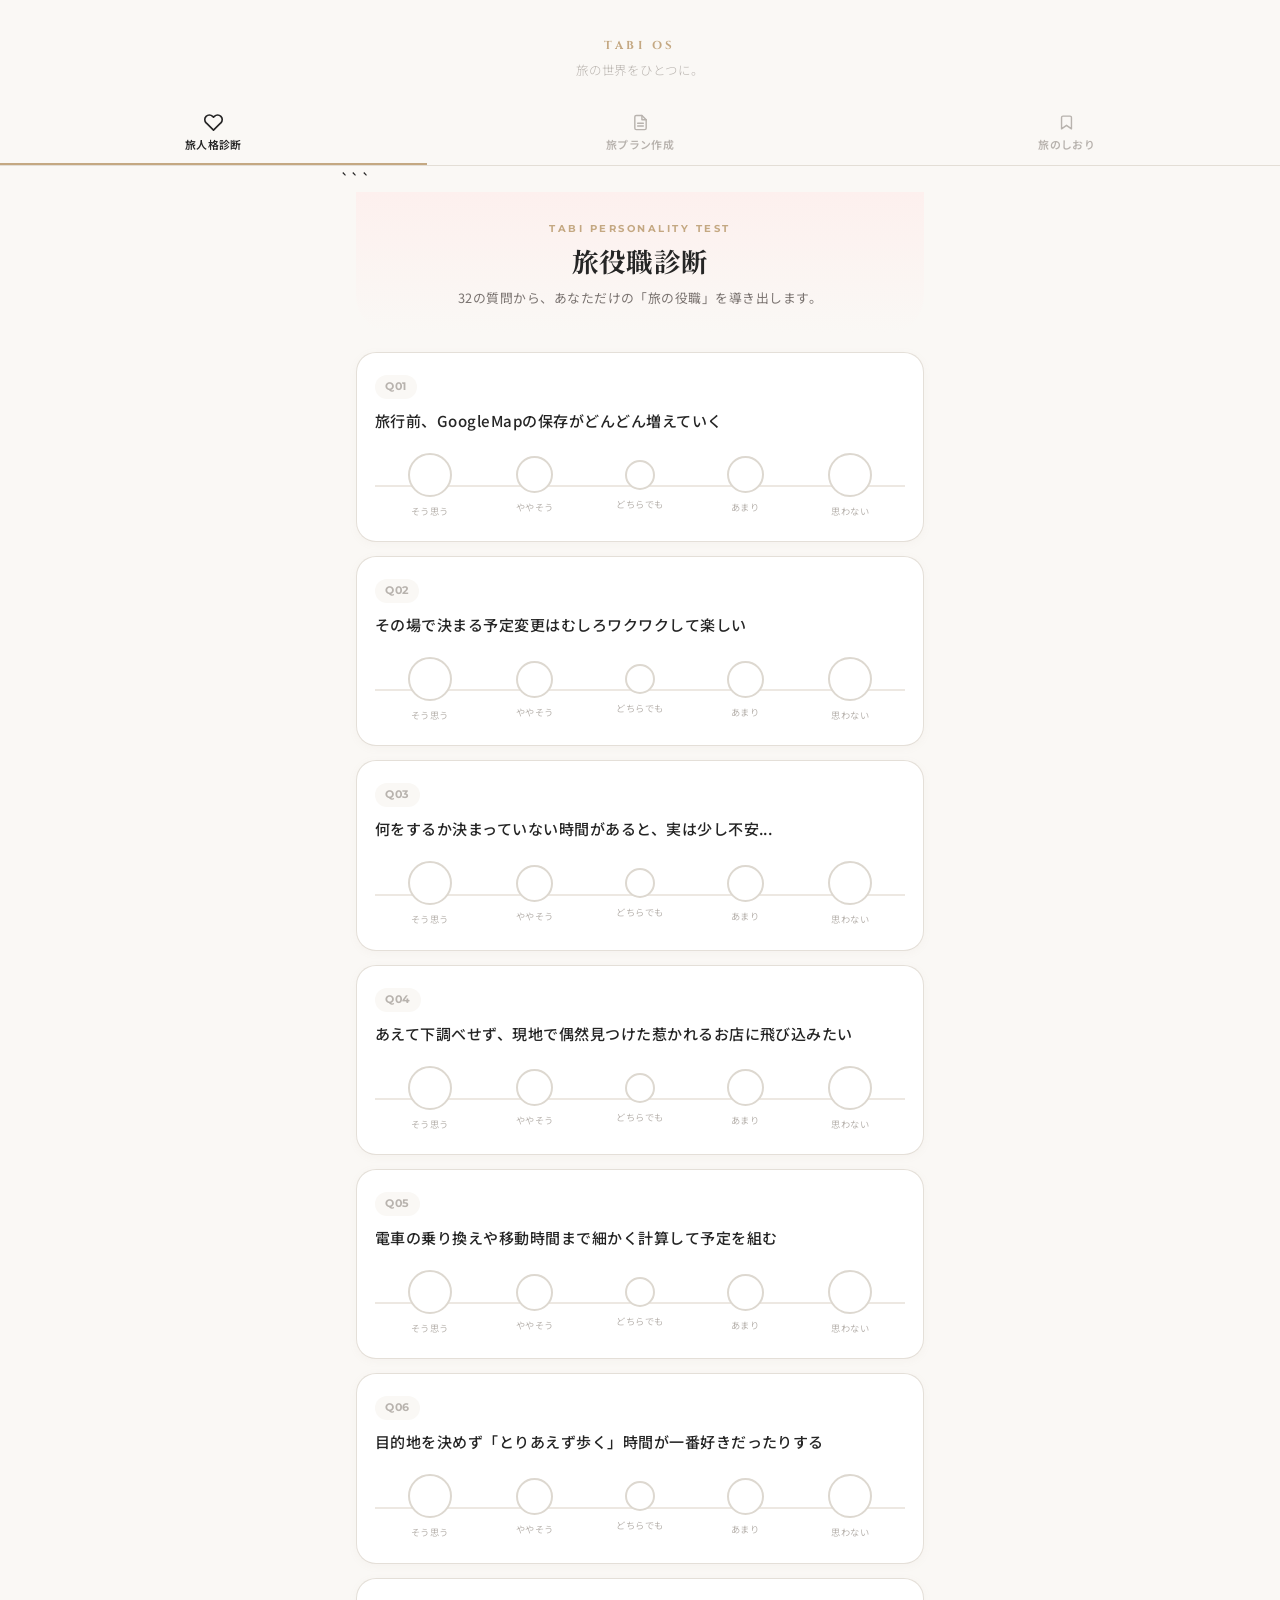
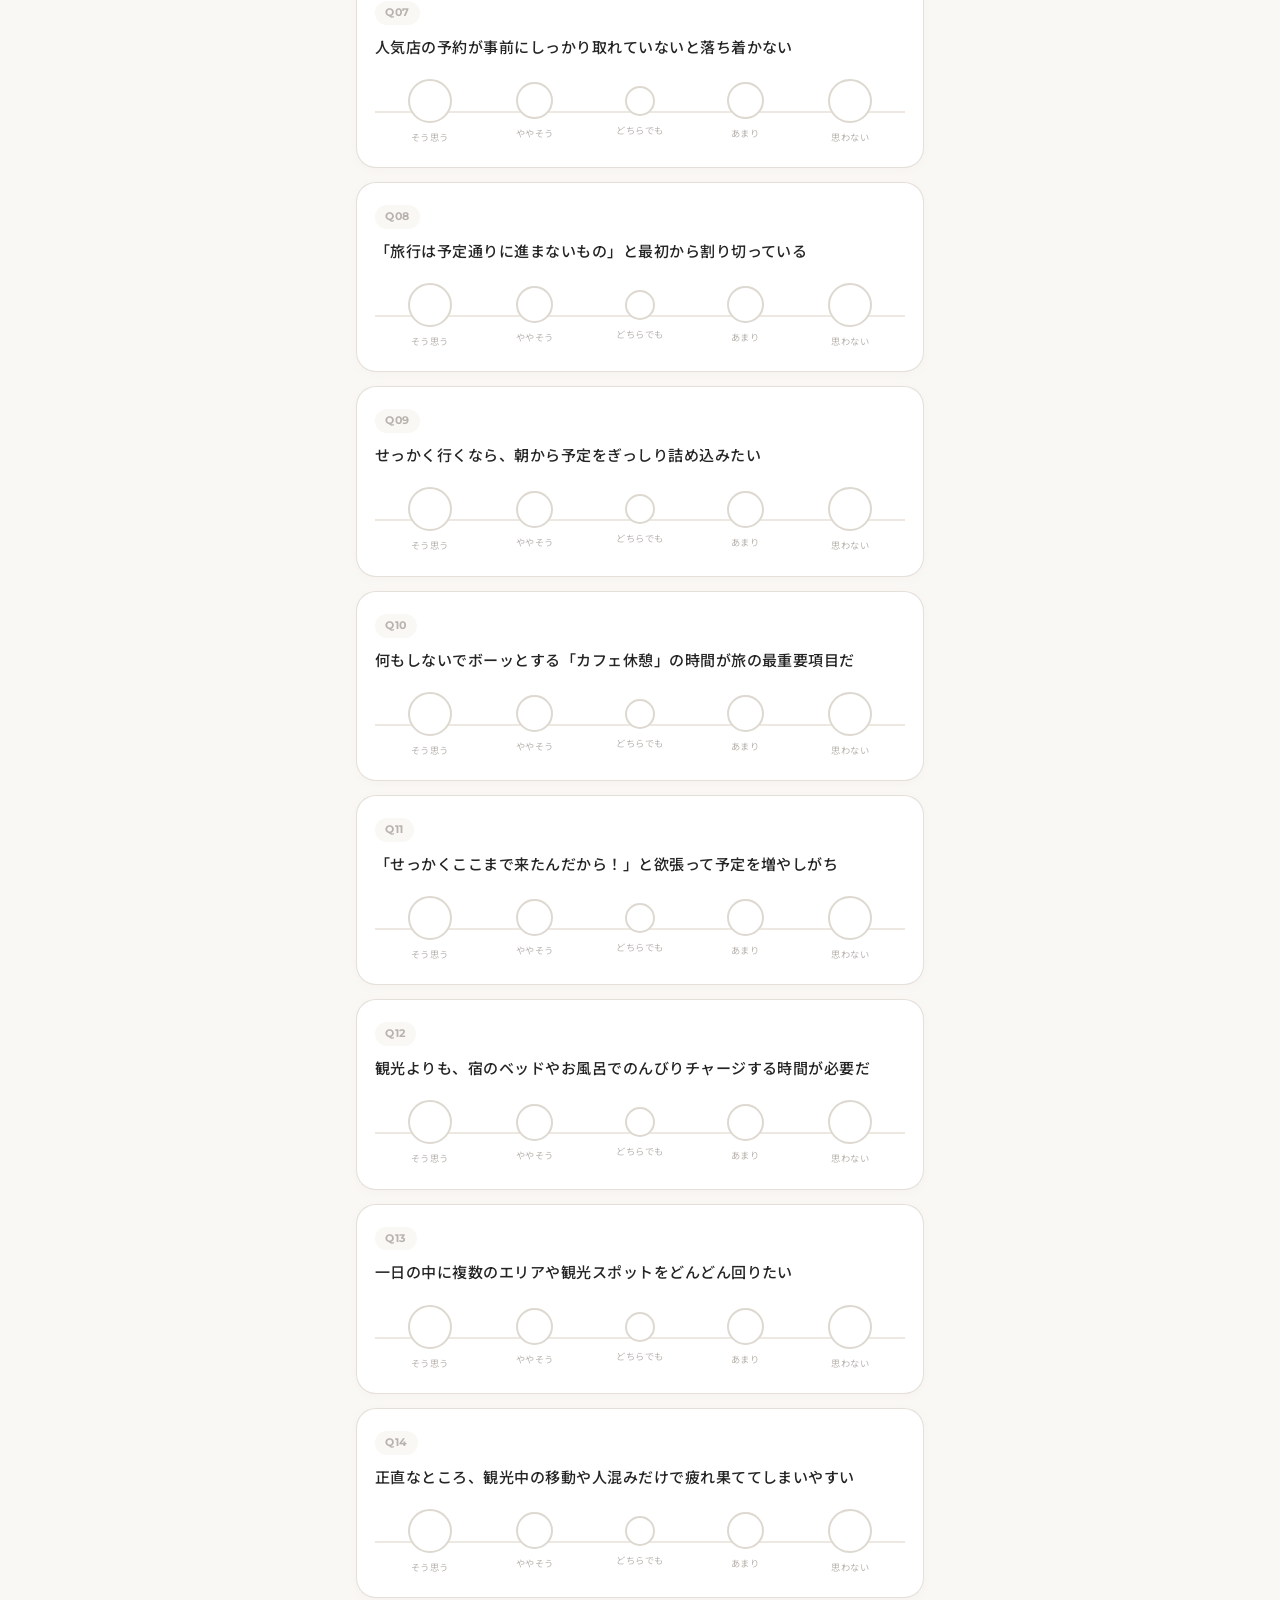
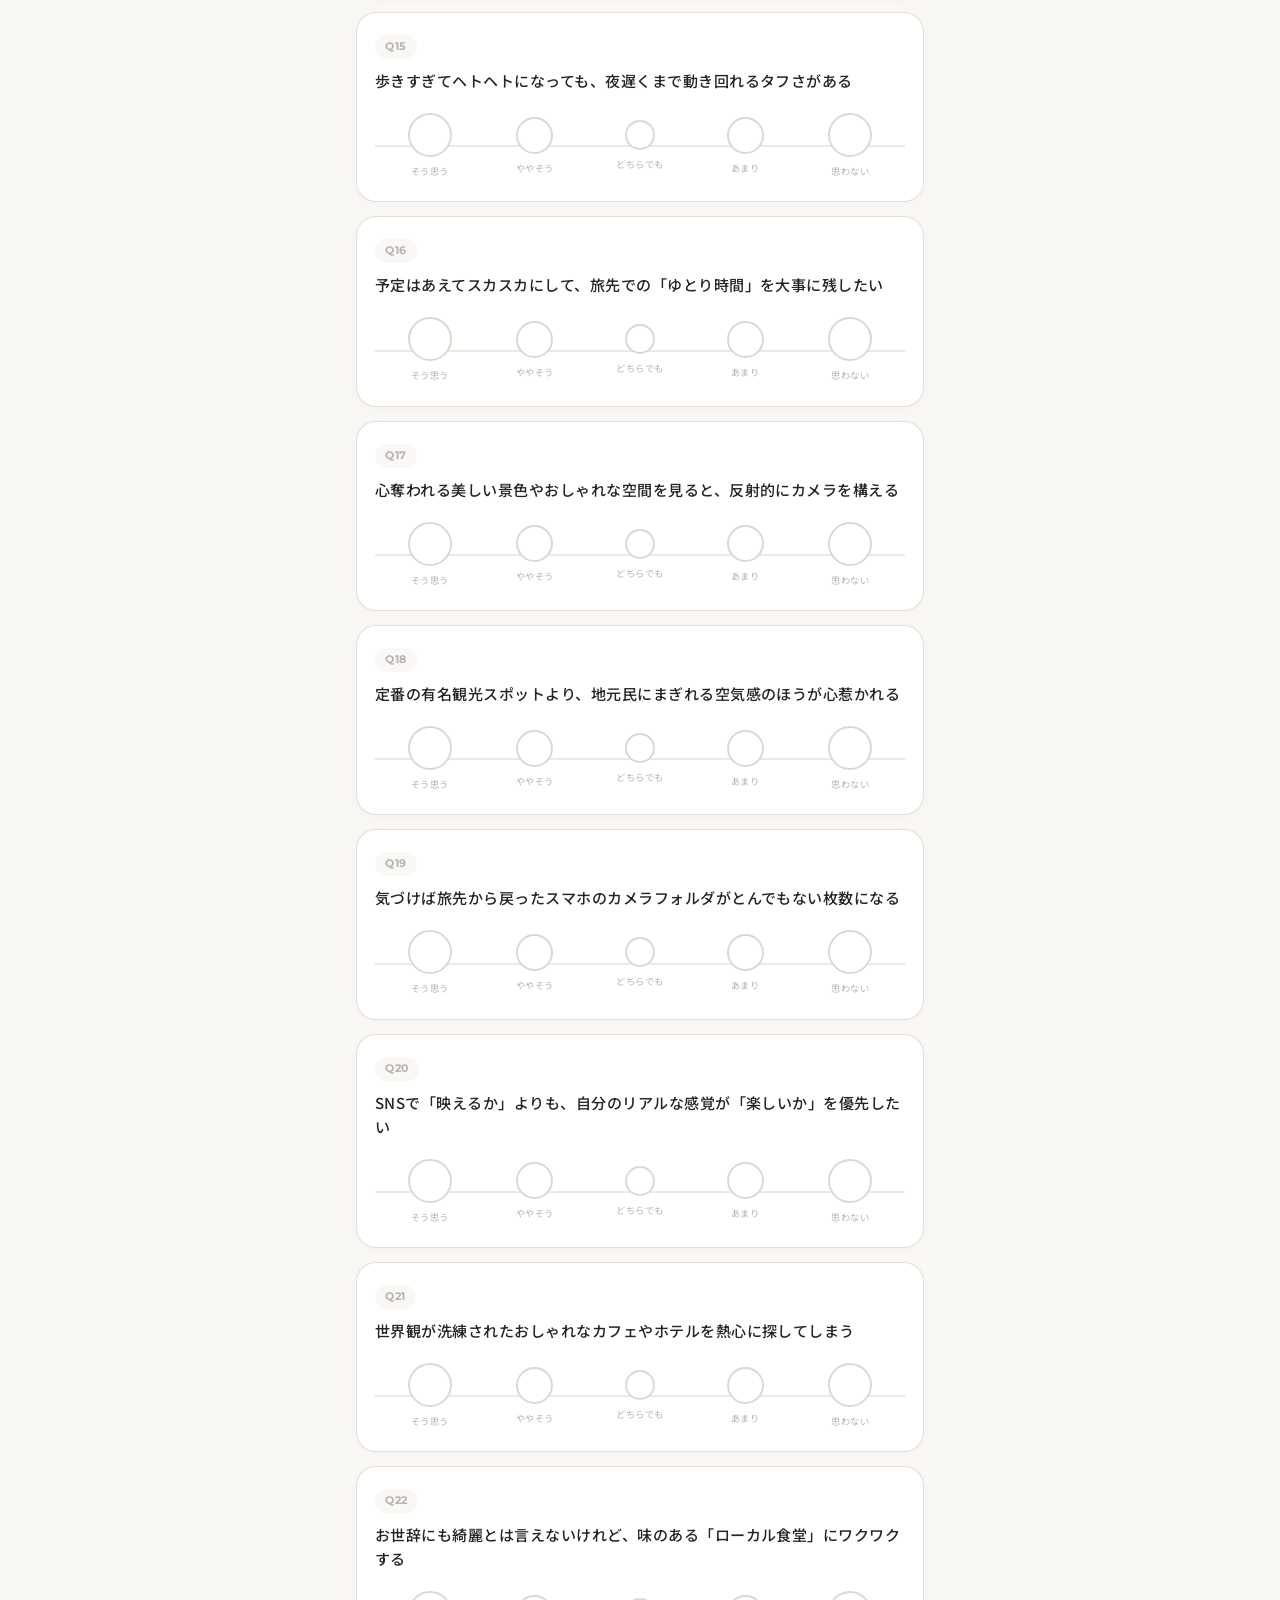
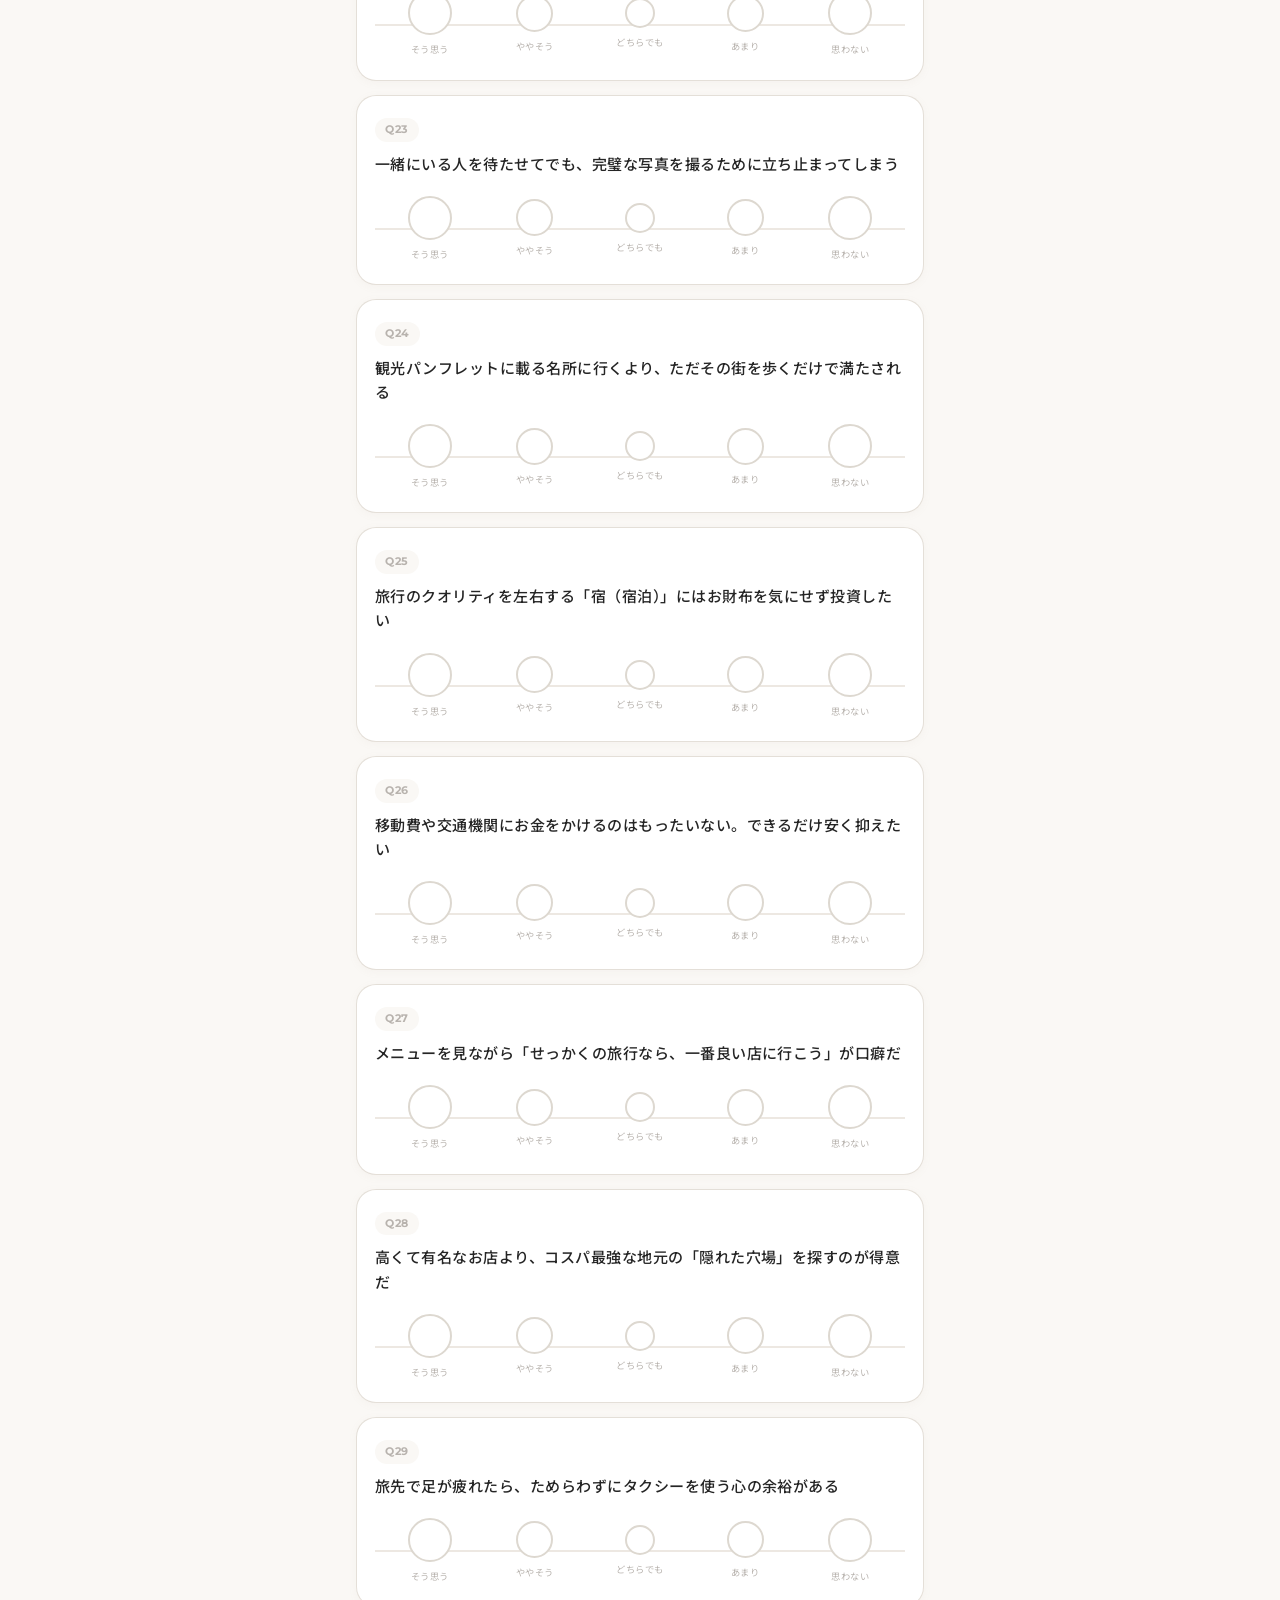
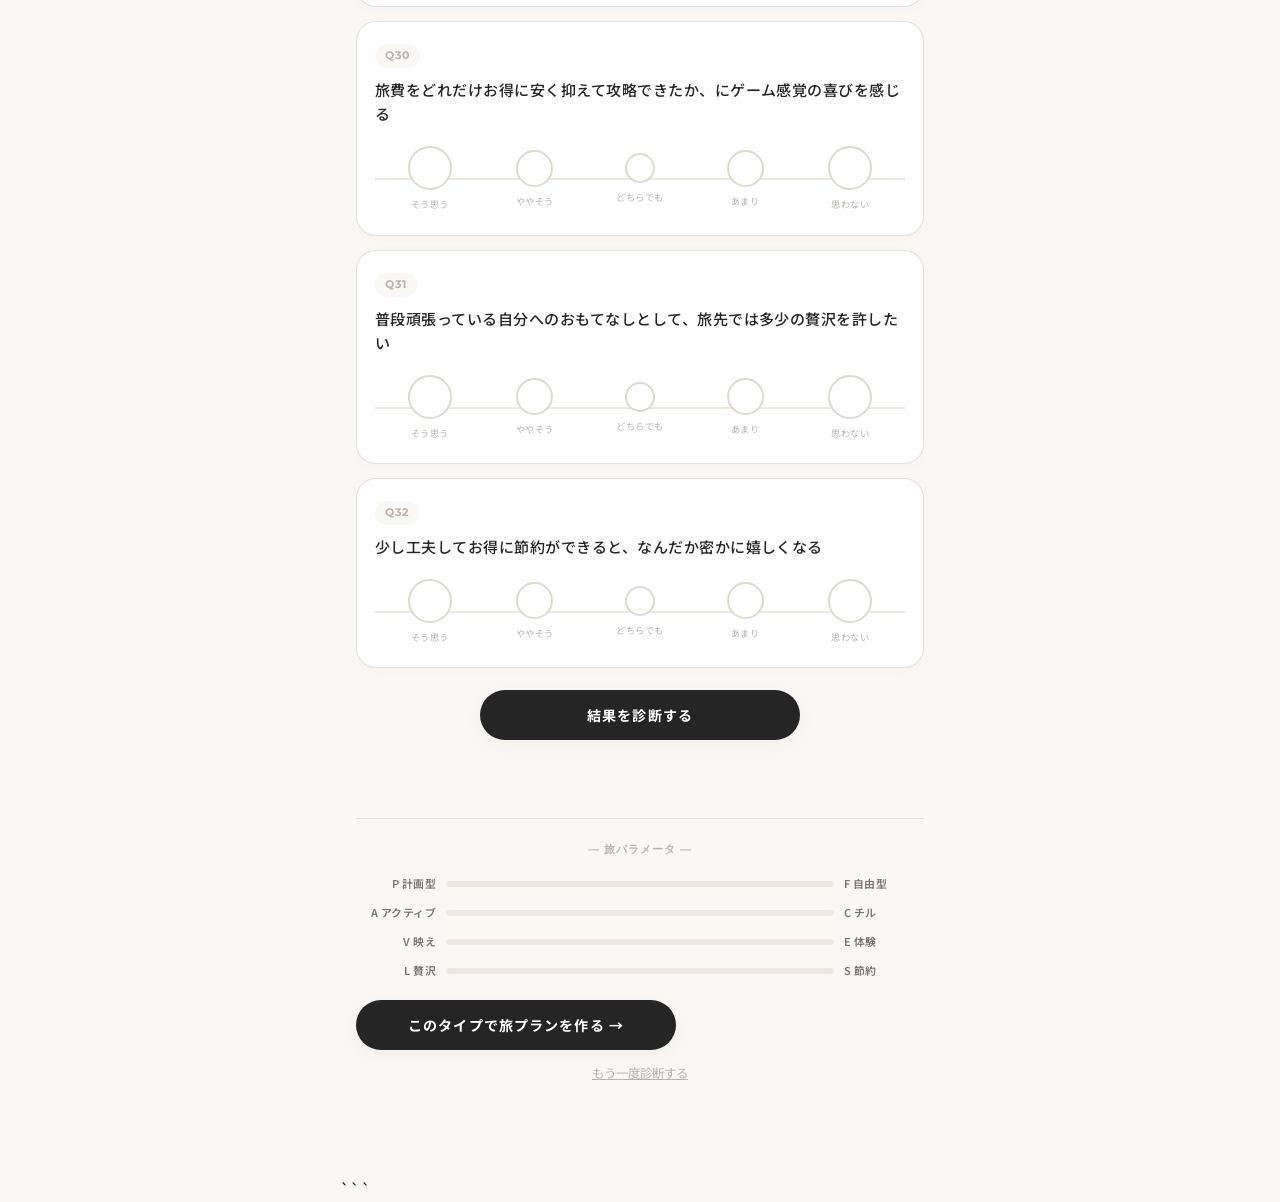
==== index.html @ 4e966201 "Update index.html 診断の画像処理を追加" ====
<!-- ━━ App Header ━━━━━━━━━━━━━━━━━━━━ -->
<header class="app-header">
<span class="header-eyecatch">TABI OS</span>
<p class="header-tagline">旅の世界をひとつに。</p>
</header>

<!DOCTYPE html>
<html lang="ja">
<head>
<meta charset="UTF-8">
<meta name="viewport" content="width=device-width, initial-scale=1.0, user-scalable=no">
<title>Tabi OS — 旅の世界をひとつに。</title>
<link rel="preconnect" href="[https://fonts.googleapis.com](https://fonts.googleapis.com/)">
<link rel="preconnect" href="[https://fonts.gstatic.com](https://fonts.gstatic.com/)" crossorigin>
<link href="https://fonts.googleapis.com/css2?family=Cinzel:wght@600;700&family=Montserrat:wght@400;500;600;700;800&family=Noto+Sans+JP:wght@300;400;500;700&family=Noto+Serif+JP:wght@700&display=swap" rel="stylesheet">
<link rel="stylesheet" href="style.css">
</head>
<body>

<!-- ━━ Tab Navigation (sticky) ━━━━━━━ -->
<nav class="tab-nav" id="tabNav">
<button class="tab-btn active" data-panel="diagnosis">
<svg class="tab-icon" viewBox="0 0 24 24" fill="none" stroke="currentColor" stroke-width="2" stroke-linecap="round" stroke-linejoin="round"><path d="M20.84 4.61a5.5 5.5 0 0 0-7.78 0L12 5.67l-1.06-1.06a5.5 5.5 0 0 0-7.78 7.78l1.06 1.06L12 21.23l7.78-7.78 1.06-1.06a5.5 5.5 0 0 0 0-7.78z"></path></svg>
<span class="tab-label">旅人格診断</span>
</button>
<button class="tab-btn" data-panel="prompt">
<svg class="tab-icon" viewBox="0 0 24 24" fill="none" stroke="currentColor" stroke-width="2" stroke-linecap="round" stroke-linejoin="round"><path d="M14 2H6a2 2 0 0 0-2 2v16a2 2 0 0 0 2 2h12a2 2 0 0 0 2-2V8z"></path><polyline points="14 2 14 8 20 8"></polyline><line x1="16" y1="13" x2="8" y2="13"></line><line x1="16" y1="17" x2="8" y2="17"></line></svg>
<span class="tab-label">旅プラン作成</span>
</button>
<button class="tab-btn" data-panel="shiori">
<svg class="tab-icon" viewBox="0 0 24 24" fill="none" stroke="currentColor" stroke-width="2" stroke-linecap="round" stroke-linejoin="round"><path d="M19 21l-7-5-7 5V5a2 2 0 0 1 2-2h10a2 2 0 0 1 2 2z"></path></svg>
<span class="tab-label">旅のしおり</span>
</button>
</nav>

<!-- ━━ Main Panels ━━━━━━━━━━━━━━━━━━━ -->
<main class="app-main">

```
<!-- ══════════════════════════════════
     PANEL 1: 旅人格診断
     ══════════════════════════════════ -->
<section id="panel-diagnosis" class="app-panel active">
  <div class="panel-inner">

    <div class="panel-hero panel-hero--diagnosis">
      <span class="hero-eyecatch">Tabi Personality Test</span>
      <h2 class="hero-title">旅役職診断</h2>
      <p class="hero-desc">32の質問から、あなただけの「旅の役職」を導き出します。</p>
    </div>

    <form id="quiz-form" novalidate>
      <div id="questions-container" class="questions-wrapper"></div>
      <div id="quiz-error" class="error-toast" style="display:none;"></div>
      <div class="form-actions">
        <button type="submit" class="btn-primary">結果を診断する</button>
      </div>
    </form>

    <!-- 診断結果 -->
    <div id="result-view" class="diagnosis-result" style="display:none;">
  <div class="result-img-wrap">
    <img id="result-img" class="result-img" src="" alt="旅役職イラスト">
    <div id="result-img-fallback" class="result-img-fallback">
      <span class="fallback-icon">✦</span>
      <p>旅のおもいで準備中</p>
    </div>
  </div>
  </div>
      <span id="result-code" class="result-code"></span>
      <h2 id="result-name" class="result-name"></h2>
      <p id="result-tagline" class="result-tagline"></p>
      <div class="result-desc-card">
        <p id="result-desc"></p>
      </div>
      <div class="axis-chart">
        <h4 class="axis-chart-title">— 旅パラメータ —</h4>
        <div class="axis-row">
          <span class="axis-l">P 計画型</span>
          <div class="axis-track"><div id="bar-PF" class="axis-bar"></div></div>
          <span class="axis-r">F 自由型</span>
        </div>
        <div class="axis-row">
          <span class="axis-l">A アクティブ</span>
          <div class="axis-track"><div id="bar-AC" class="axis-bar"></div></div>
          <span class="axis-r">C チル</span>
        </div>
        <div class="axis-row">
          <span class="axis-l">V 映え</span>
          <div class="axis-track"><div id="bar-VE" class="axis-bar"></div></div>
          <span class="axis-r">E 体験</span>
        </div>
        <div class="axis-row">
          <span class="axis-l">L 贅沢</span>
          <div class="axis-track"><div id="bar-LS" class="axis-bar"></div></div>
          <span class="axis-r">S 節約</span>
        </div>
      </div>
      <button id="btn-to-prompt" class="btn-primary mt-20">このタイプで旅プランを作る →</button>
      <button id="btn-reset-quiz" class="btn-ghost">もう一度診断する</button>
    </div>

  </div>
</section>

<!-- ══════════════════════════════════
     PANEL 2: 旅プラン作成
     ══════════════════════════════════ -->
<section id="panel-prompt" class="app-panel">
  <div class="panel-inner">

    <div class="panel-hero panel-hero--prompt">
      <span class="hero-eyecatch">Trip Plan Generator</span>
      <h2 class="hero-title">旅プラン作成</h2>
      <p class="hero-desc">条件を入力してChatGPT用プロンプトを生成します。</p>
    </div>

    <form id="prompt-form" novalidate>

      <!-- 01 旅のキャスト -->
      <div class="form-section">
        <h3 class="section-heading"><span class="section-num">01</span>旅のキャスト</h3>

        <div class="form-group">
          <label class="form-label">あなたの旅役職 <span class="req">*</span></label>
          <select id="my-personality" class="form-select" required>
            <option value="" disabled selected>選択してください</option>
            <option value="旅演出家">旅演出家 (PAVL)</option>
            <option value="景色収集家">景色収集家 (PAVS)</option>
            <option value="感性探訪家">感性探訪家 (PAEL)</option>
            <option value="路地開拓士">路地開拓士 (PAES)</option>
            <option value="余白貴族">余白貴族 (PCVL)</option>
            <option value="カフェ漂流家">カフェ漂流家 (PCVS)</option>
            <option value="癒し滞在家">癒し滞在家 (PCEL)</option>
            <option value="静かな放浪家">静かな放浪家 (PCES)</option>
            <option value="夜更かし演出家">夜更かし演出家 (FAVL)</option>
            <option value="映え放浪家">映え放浪家 (FAVS)</option>
            <option value="自由探検家">自由探検家 (FAEL)</option>
            <option value="気まぐれ開拓士">気まぐれ開拓士 (FAES)</option>
            <option value="月夜の漂流家">月夜の漂流家 (FCVL)</option>
            <option value="余白収集家">余白収集家 (FCVS)</option>
            <option value="空気感旅行家">空気感旅行家 (FCEL)</option>
            <option value="風まかせ人">風まかせ人 (FCES)</option>
          </select>
        </div>

        <div class="form-group">
          <label class="form-label">誰と行く？ <span class="req">*</span></label>
          <div class="chips">
            <input type="radio" id="c-solo" name="companion" value="一人旅" class="chip-r" checked>
            <label for="c-solo" class="chip">一人旅</label>
            <input type="radio" id="c-lover" name="companion" value="恋人" class="chip-r">
            <label for="c-lover" class="chip">恋人</label>
            <input type="radio" id="c-friends" name="companion" value="友達" class="chip-r">
            <label for="c-friends" class="chip">友達</label>
            <input type="radio" id="c-family" name="companion" value="家族" class="chip-r">
            <label for="c-family" class="chip">家族</label>
            <input type="radio" id="c-couple" name="companion" value="夫婦" class="chip-r">
            <label for="c-couple" class="chip">夫婦</label>
          </div>
        </div>

        <div id="partner-wrap" class="form-group" style="display:none;">
          <label class="form-label">同行者の旅役職 <span class="opt">任意</span></label>
          <select id="partner-personality" class="form-select">
            <option value="">わからない / 指定なし</option>
            <option value="旅演出家">旅演出家 (PAVL)</option>
            <option value="景色収集家">景色収集家 (PAVS)</option>
            <option value="感性探訪家">感性探訪家 (PAEL)</option>
            <option value="路地開拓士">路地開拓士 (PAES)</option>
            <option value="余白貴族">余白貴族 (PCVL)</option>
            <option value="カフェ漂流家">カフェ漂流家 (PCVS)</option>
            <option value="癒し滞在家">癒し滞在家 (PCEL)</option>
            <option value="静かな放浪家">静かな放浪家 (PCES)</option>
            <option value="夜更かし演出家">夜更かし演出家 (FAVL)</option>
            <option value="映え放浪家">映え放浪家 (FAVS)</option>
            <option value="自由探検家">自由探検家 (FAEL)</option>
            <option value="気まぐれ開拓士">気まぐれ開拓士 (FAES)</option>
            <option value="月夜の漂流家">月夜の漂流家 (FCVL)</option>
            <option value="余白収集家">余白収集家 (FCVS)</option>
            <option value="空気感旅行家">空気感旅行家 (FCEL)</option>
            <option value="風まかせ人">風まかせ人 (FCES)</option>
          </select>
        </div>
      </div>

      <!-- 02 旅の輪郭 -->
      <div class="form-section">
        <h3 class="section-heading"><span class="section-num">02</span>旅の輪郭</h3>

        <div class="form-group">
          <label class="form-label" for="destination">行き先 <span class="req">*</span></label>
          <input type="text" id="destination" class="form-input" placeholder="例: 京都、宮古島、韓国ソウル" required>
        </div>

        <div class="form-row">
          <div class="form-group">
            <label class="form-label" for="arrival-dt">到着日時 <span class="req">*</span></label>
            <input type="datetime-local" id="arrival-dt" class="form-input" required>
          </div>
          <div class="form-group">
            <label class="form-label" for="departure-dt">出発日時 <span class="req">*</span></label>
            <input type="datetime-local" id="departure-dt" class="form-input" required>
          </div>
        </div>

        <div class="form-row">
          <div class="form-group">
            <label class="form-label" for="duration">日程 <span class="req">*</span></label>
            <select id="duration" class="form-select" required>
              <option value="" disabled selected>選択</option>
              <option value="日帰り">日帰り</option>
              <option value="1泊2日">1泊2日</option>
              <option value="2泊3日">2泊3日</option>
              <option value="3泊4日">3泊4日</option>
              <option value="4泊以上">4泊以上</option>
            </select>
          </div>
          <div class="form-group">
            <label class="form-label" for="members">人数 <span class="req">*</span></label>
            <input type="number" id="members" class="form-input" min="1" value="1" required>
          </div>
        </div>

        <div class="form-row">
          <div class="form-group">
            <label class="form-label" for="budget">予算（1人） <span class="req">*</span></label>
            <select id="budget" class="form-select" required>
              <option value="" disabled selected>選択</option>
              <option value="3万円以下">3万円以下</option>
              <option value="5万円程度">5万円程度</option>
              <option value="10万円程度">10万円程度</option>
              <option value="15万円以上">15万円以上</option>
            </select>
          </div>
          <div class="form-group">
            <label class="form-label" for="transport">移動手段 <span class="req">*</span></label>
            <select id="transport" class="form-select" required>
              <option value="" disabled selected>選択</option>
              <option value="車・レンタカー">車・レンタカー</option>
              <option value="新幹線">新幹線</option>
              <option value="飛行機">飛行機</option>
              <option value="電車・バス等の公共交通機関">公共交通機関</option>
              <option value="徒歩中心">徒歩中心</option>
              <option value="現地で決める">現地で決める</option>
            </select>
          </div>
        </div>
      </div>

      <!-- 03 コンディション -->
      <div class="form-section">
        <h3 class="section-heading"><span class="section-num">03</span>旅のコンディション</h3>

        <div class="form-group">
          <label class="form-label">旅のテーマ <span class="opt">複数可</span></label>
          <div class="chips">
            <input type="checkbox" id="th-heal" value="癒されたい" class="chip-c">
            <label for="th-heal" class="chip">癒されたい</label>
            <input type="checkbox" id="th-fun" value="はしゃぎたい" class="chip-c">
            <label for="th-fun" class="chip">はしゃぎたい</label>
            <input type="checkbox" id="th-eat" value="食べまくりたい" class="chip-c">
            <label for="th-eat" class="chip">食べまくりたい</label>
            <input type="checkbox" id="th-photo" value="写真を撮りたい" class="chip-c">
            <label for="th-photo" class="chip">写真を撮りたい</label>
            <input type="checkbox" id="th-nature" value="自然に逃げたい" class="chip-c">
            <label for="th-nature" class="chip">自然に逃げたい</label>
            <input type="checkbox" id="th-luxury" value="贅沢したい" class="chip-c">
            <label for="th-luxury" class="chip">贅沢したい</label>
            <input type="checkbox" id="th-special" value="非日常を味わいたい" class="chip-c">
            <label for="th-special" class="chip">非日常を味わいたい</label>
          </div>
        </div>

        <div class="form-group">
          <label class="form-label">体力ペース <span class="req">*</span></label>
          <div class="chips">
            <input type="radio" id="ft-full" name="fatigue" value="朝から夜までアクティブに動ける" class="chip-r" checked>
            <label for="ft-full" class="chip">朝から夜まで動ける</label>
            <input type="radio" id="ft-rest" name="fatigue" value="お昼すぎにカフェ休憩が欲しい" class="chip-r">
            <label for="ft-rest" class="chip">昼に休憩欲しい</label>
            <input type="radio" id="ft-few" name="fatigue" value="1日2〜3箇所をのんびり" class="chip-r">
            <label for="ft-few" class="chip">2〜3箇所で十分</label>
            <input type="radio" id="ft-tired" name="fatigue" value="移動が長いとすぐ疲れる" class="chip-r">
            <label for="ft-tired" class="chip">移動で疲れる</label>
          </div>
        </div>
      </div>

      <!-- 04 こだわりとタブー -->
      <div class="form-section">
        <h3 class="section-heading"><span class="section-num">04</span>こだわりとタブー</h3>

        <div class="form-group">
          <label class="form-label">ごはんの優先事項 <span class="req">*</span></label>
          <div class="chips">
            <input type="radio" id="eat-q" name="eat" value="行列があっても名店に行きたい" class="chip-r" checked>
            <label for="eat-q" class="chip">行列店でも行く</label>
            <input type="radio" id="eat-m" name="eat" value="雰囲気や空間を大切にしたい" class="chip-r">
            <label for="eat-m" class="chip">雰囲気重視</label>
            <input type="radio" id="eat-c" name="eat" value="コスパ重視で美味しい店" class="chip-r">
            <label for="eat-c" class="chip">コスパ重視</label>
            <input type="radio" id="eat-l" name="eat" value="地元の人が愛するローカル店" class="chip-r">
            <label for="eat-l" class="chip">ローカル重視</label>
          </div>
        </div>

        <div class="form-group">
          <label class="form-label">写真・スマホの距離感 <span class="req">*</span></label>
          <div class="chips">
            <input type="radio" id="ph-hv" name="photo" value="最高の1枚のために時間をかけたい" class="chip-r" checked>
            <label for="ph-hv" class="chip">かなり撮りたい</label>
            <input type="radio" id="ph-lt" name="photo" value="思い出用に数枚あれば十分" class="chip-r">
            <label for="ph-lt" class="chip">数枚でOK</label>
            <input type="radio" id="ph-ex" name="photo" value="体験優先でスマホはサブ" class="chip-r">
            <label for="ph-ex" class="chip">体験優先</label>
            <input type="radio" id="ph-dt" name="photo" value="デジタルデトックスしたい" class="chip-r">
            <label for="ph-dt" class="chip">スマホ最小限</label>
          </div>
        </div>

        <div class="form-group">
          <label class="form-label">避けたいこと <span class="opt">複数可</span></label>
          <div class="chips">
            <input type="checkbox" id="av-q" value="行列" class="chip-c">
            <label for="av-q" class="chip">行列</label>
            <input type="checkbox" id="av-cr" value="激しい混雑・人混み" class="chip-c">
            <label for="av-cr" class="chip">人混み</label>
            <input type="checkbox" id="av-er" value="早起き" class="chip-c">
            <label for="av-er" class="chip">早起き</label>
            <input type="checkbox" id="av-ti" value="詰め込みスケジュール" class="chip-c">
            <label for="av-ti" class="chip">詰め込み</label>
            <input type="checkbox" id="av-lm" value="長距離移動" class="chip-c">
            <label for="av-lm" class="chip">長距離移動</label>
            <input type="checkbox" id="av-op" value="観光地価格の店" class="chip-c">
            <label for="av-op" class="chip">観光地価格</label>
          </div>
        </div>

        <div class="form-group">
          <label class="form-label">宿に求めること <span class="opt">複数可</span></label>
          <div class="chips">
            <input type="checkbox" id="ht-sl" value="寝れれば十分" class="chip-c">
            <label for="ht-sl" class="chip">寝れればOK</label>
            <input type="checkbox" id="ht-sa" value="サウナ・整い体験" class="chip-c">
            <label for="ht-sa" class="chip">サウナ</label>
            <input type="checkbox" id="ht-vw" value="客室からの絶景" class="chip-c">
            <label for="ht-vw" class="chip">景色</label>
            <input type="checkbox" id="ht-ph" value="インテリアや空間が映える" class="chip-c">
            <label for="ht-ph" class="chip">映え</label>
            <input type="checkbox" id="ht-on" value="温泉・大浴場" class="chip-c">
            <label for="ht-on" class="chip">温泉</label>
            <input type="checkbox" id="ht-lc" value="交通アクセスの良い立地" class="chip-c">
            <label for="ht-lc" class="chip">立地</label>
          </div>
        </div>
      </div>

      <div id="prompt-error" class="error-toast" style="display:none;"></div>

      <div class="form-actions">
        <button type="submit" class="btn-primary">プロンプトを生成する</button>
      </div>
    </form>

    <!-- プロンプト出力 -->
    <div id="prompt-result" class="prompt-result" style="display:none;">
      <div class="prompt-result-hd">
        <span class="prompt-result-label">Your Prompt</span>
        <button id="btn-copy-prompt" class="btn-copy">コピー</button>
      </div>
      <pre id="prompt-output" class="prompt-output"></pre>
      <p id="copy-toast" class="copy-toast" style="display:none;">✦ コピーしました！ChatGPTに貼り付けてください。</p>
    </div>

  </div>
</section>

<!-- ══════════════════════════════════
     PANEL 3: 旅のしおり
     ══════════════════════════════════ -->
<section id="panel-shiori" class="app-panel">
  <div class="panel-inner">

    <div class="panel-hero panel-hero--shiori">
      <span class="hero-eyecatch">Mobile Shiori</span>
      <h2 class="hero-title">旅のしおり</h2>
      <p class="hero-desc">ChatGPTのJSONを貼り付けて、旅のしおりを生成します。</p>
    </div>

    <div class="form-section">
      <h3 class="section-heading"><span class="section-num">01</span>JSONを貼り付ける</h3>
      <div class="form-group">
        <label class="form-label" for="json-input">ChatGPTの出力（JSON）</label>
        <textarea
          id="json-input"
          class="form-textarea"
          placeholder='{ "trip_title": "...", "trip_concept": "...", "days": [...], "hotel": {...}, "summary": "..." }'
        ></textarea>
      </div>
      <div id="shiori-error" class="error-toast" style="display:none;"></div>
      <div class="form-actions">
        <button id="btn-gen-shiori" class="btn-primary btn-accent">しおりを生成する →</button>
      </div>
    </div>

    <div class="shiori-hint">
      <div class="shiori-hint-icon">✈</div>
      <p>しおりは<strong>別タブ</strong>で開きます。<br>Instagramストーリー用画像（1080×1920px）として保存できます。</p>
    </div>

  </div>
</section>
```

</main>

<script src="app.js"></script>
</body>
</html>
---- style.css ----
/* ================================================================
   style.css — Tabi OS Design System
   Instagram × Pinterest × Lemon8 × Airbnb × Nordic Magazine
   ================================================================ */

/* ── Design Tokens ───────────────────────────────────────────── */
:root {
  --bg:          #FAF8F5;
  --surface:     #FFFFFF;
  --text:        #252525;
  --text-sub:    #7A7370;
  --text-hint:   #B8B3AE;
  --border:      rgba(224, 218, 210, 0.85);

  --brand:       #C4A882;
  --brand-dark:  #A8886A;
  --brand-light: #EDE5D8;

  /* Per-tab accent (diagnosis / prompt / shiori) */
  --t1:          #E0B4B0;
  --t1-bg:       #FDF0EE;
  --t2:          #A8C4B0;
  --t2-bg:       #EEF5F0;
  --t3:          #A8BED8;
  --t3-bg:       #EEF3FA;

  --glass-bg:    rgba(255, 255, 255, 0.7);
  --glass-bd:    rgba(255, 255, 255, 0.9);

  --shadow-xs:   0 2px 8px rgba(170, 150, 130, 0.06);
  --shadow-sm:   0 4px 16px rgba(170, 150, 130, 0.10);
  --shadow-md:   0 8px 32px rgba(170, 150, 130, 0.14);

  --r-xs:   8px;
  --r-sm:   12px;
  --r-md:   20px;
  --r-lg:   28px;
  --r-xl:   36px;
  --r-full: 9999px;

  --ease:   cubic-bezier(0.25, 0.8, 0.25, 1);
  --t-f:    0.18s;
  --t-m:    0.32s;
  --t-s:    0.52s;
}

/* ── Global Reset ────────────────────────────────────────────── */
*, *::before, *::after {
  box-sizing: border-box;
  margin: 0;
  padding: 0;
  -webkit-tap-highlight-color: transparent;
}
html { scroll-behavior: smooth; }
body {
  font-family: 'Noto Sans JP', 'Montserrat', sans-serif;
  background: var(--bg);
  color: var(--text);
  line-height: 1.65;
  letter-spacing: 0.03em;
  min-height: 100dvh;
  overflow-x: hidden;
  -webkit-font-smoothing: antialiased;
}
img { display: block; max-width: 100%; }
button { font-family: inherit; cursor: pointer; border: none; background: none; }
input, select, textarea { font-family: inherit; color: var(--text); }
a { color: inherit; text-decoration: none; }
input[type="number"]::-webkit-outer-spin-button,
input[type="number"]::-webkit-inner-spin-button { -webkit-appearance: none; }
input[type="number"] { -moz-appearance: textfield; }

/* ── App Header ──────────────────────────────────────────────── */
.app-header {
  width: 100%;
  padding: 36px 20px 20px;
  text-align: center;
  background: var(--bg);
}
.header-eyecatch {
  display: block;
  font-family: 'Cinzel', serif;
  font-size: 0.72rem;
  font-weight: 700;
  letter-spacing: 0.3em;
  color: var(--brand);
  text-transform: uppercase;
  margin-bottom: 5px;
}
.header-tagline {
  font-size: 0.78rem;
  color: var(--text-hint);
  font-weight: 300;
  letter-spacing: 0.06em;
}

/* ── Tab Navigation ──────────────────────────────────────────── */
.tab-nav {
  position: sticky;
  top: 0;
  z-index: 200;
  display: flex;
  width: 100%;
  background: rgba(250, 248, 245, 0.94);
  backdrop-filter: blur(24px);
  -webkit-backdrop-filter: blur(24px);
  border-bottom: 1px solid var(--border);
}
.tab-btn {
  flex: 1;
  display: flex;
  flex-direction: column;
  align-items: center;
  gap: 5px;
  padding: 13px 6px 11px;
  font-size: 0.68rem;
  font-weight: 600;
  color: var(--text-hint);
  letter-spacing: 0.04em;
  border-bottom: 2.5px solid transparent;
  transition: color var(--t-f) var(--ease), border-color var(--t-f) var(--ease);
  position: relative;
}
.tab-icon {
  width: 17px;
  height: 17px;
  transition: transform var(--t-m) var(--ease);
  flex-shrink: 0;
}
.tab-btn.active {
  color: var(--text);
  border-bottom-color: var(--brand);
}
.tab-btn.active .tab-icon { transform: scale(1.18); }
.tab-btn:active { opacity: 0.75; }

/* ── App Main & Panels ───────────────────────────────────────── */
.app-main {
  width: 100%;
  max-width: 600px;
  margin: 0 auto;
  position: relative;
}
.app-panel {
  display: none;
  animation: panelIn var(--t-m) var(--ease) both;
  padding-bottom: 80px;
}
.app-panel.active { display: block; }

@keyframes panelIn {
  from { opacity: 0; transform: translateY(10px); }
  to   { opacity: 1; transform: translateY(0); }
}

.panel-inner { padding: 0 16px; }

/* ── Panel Hero ──────────────────────────────────────────────── */
.panel-hero {
  text-align: center;
  padding: 28px 16px 24px;
  margin-bottom: 20px;
  border-radius: 0 0 var(--r-xl) var(--r-xl);
}
.panel-hero--diagnosis { background: linear-gradient(180deg, var(--t1-bg) 0%, var(--bg) 100%); }
.panel-hero--prompt    { background: linear-gradient(180deg, var(--t2-bg) 0%, var(--bg) 100%); }
.panel-hero--shiori    { background: linear-gradient(180deg, var(--t3-bg) 0%, var(--bg) 100%); }

.hero-eyecatch {
  display: inline-block;
  font-family: 'Montserrat', sans-serif;
  font-size: 0.62rem;
  font-weight: 700;
  letter-spacing: 0.25em;
  text-transform: uppercase;
  color: var(--brand);
  margin-bottom: 8px;
}
.hero-title {
  font-family: 'Noto Serif JP', serif;
  font-size: 1.65rem;
  font-weight: 700;
  color: var(--text);
  line-height: 1.3;
  margin-bottom: 8px;
  letter-spacing: 0.04em;
}
.hero-desc {
  font-size: 0.8rem;
  color: var(--text-sub);
  max-width: 380px;
  margin: 0 auto;
  line-height: 1.65;
}

/* ── Form Section ────────────────────────────────────────────── */
.form-section {
  background: var(--surface);
  border: 1px solid var(--border);
  border-radius: var(--r-lg);
  padding: 22px 18px;
  margin-bottom: 14px;
  box-shadow: var(--shadow-sm);
}
.section-heading {
  display: flex;
  align-items: center;
  gap: 10px;
  font-size: 0.88rem;
  font-weight: 700;
  color: var(--text);
  margin-bottom: 18px;
  letter-spacing: 0.04em;
}
.section-num {
  font-family: 'Montserrat', sans-serif;
  font-size: 0.68rem;
  font-weight: 700;
  color: var(--brand-dark);
  background: var(--brand-light);
  padding: 2px 9px;
  border-radius: var(--r-full);
}
.form-group { margin-bottom: 16px; }
.form-group:last-child { margin-bottom: 0; }

.form-label {
  display: block;
  font-size: 0.78rem;
  font-weight: 600;
  color: var(--text);
  margin-bottom: 8px;
  letter-spacing: 0.03em;
}
.req { color: #D48989; font-size: 0.68rem; margin-left: 3px; }
.opt { color: var(--text-hint); font-size: 0.68rem; margin-left: 3px; font-weight: 400; }

/* ── Form Controls ───────────────────────────────────────────── */
.form-input,
.form-select,
.form-textarea {
  width: 100%;
  padding: 11px 14px;
  font-size: 0.84rem;
  background: var(--bg);
  border: 1.5px solid var(--border);
  border-radius: var(--r-sm);
  transition: border-color var(--t-f) var(--ease),
              background var(--t-f) var(--ease),
              box-shadow var(--t-f) var(--ease);
  outline: none;
  -webkit-appearance: none;
  appearance: none;
}
.form-input:focus,
.form-select:focus,
.form-textarea:focus {
  border-color: var(--brand);
  background: var(--surface);
  box-shadow: 0 0 0 3px rgba(196, 168, 130, 0.13);
}
.form-select {
  background-image: url("data:image/svg+xml;utf8,<svg xmlns='http://www.w3.org/2000/svg' width='20' height='20' viewBox='0 0 24 24' fill='none' stroke='%23B8B3AE' stroke-width='2' stroke-linecap='round' stroke-linejoin='round'><polyline points='6 9 12 15 18 9'/></svg>");
  background-repeat: no-repeat;
  background-position: right 12px center;
  background-size: 14px;
  padding-right: 36px;
}
input[type="datetime-local"].form-input {
  background-image: url("data:image/svg+xml;utf8,<svg xmlns='http://www.w3.org/2000/svg' width='20' height='20' viewBox='0 0 24 24' fill='none' stroke='%23B8B3AE' stroke-width='2' stroke-linecap='round' stroke-linejoin='round'><rect x='3' y='4' width='18' height='18' rx='2'/><line x1='16' y1='2' x2='16' y2='6'/><line x1='8' y1='2' x2='8' y2='6'/><line x1='3' y1='10' x2='21' y2='10'/></svg>");
  background-repeat: no-repeat;
  background-position: right 12px center;
  background-size: 15px;
  padding-right: 36px;
  min-height: 46px;
}
.form-textarea {
  min-height: 200px;
  resize: vertical;
  line-height: 1.5;
  font-size: 0.8rem;
}
.form-row {
  display: grid;
  grid-template-columns: 1fr 1fr;
  gap: 10px;
}

/* ── Chips ───────────────────────────────────────────────────── */
.chips {
  display: flex;
  flex-wrap: wrap;
  gap: 7px;
}
.chip-r, .chip-c { display: none; }
.chip {
  padding: 7px 13px;
  font-size: 0.73rem;
  font-weight: 500;
  color: var(--text-sub);
  background: var(--bg);
  border: 1.5px solid var(--border);
  border-radius: var(--r-full);
  cursor: pointer;
  transition: all var(--t-f) var(--ease);
  user-select: none;
}
.chip:active { transform: scale(0.97); }
.chip-r:checked + .chip,
.chip-c:checked + .chip {
  background: var(--brand-light);
  border-color: var(--brand);
  color: #7A5C38;
  font-weight: 700;
}

/* ── Buttons ─────────────────────────────────────────────────── */
.form-actions {
  margin-top: 22px;
  display: flex;
  justify-content: center;
}
.btn-primary {
  display: block;
  width: 100%;
  max-width: 320px;
  padding: 15px 28px;
  background: var(--text);
  color: #FFFFFF;
  font-size: 0.88rem;
  font-weight: 700;
  letter-spacing: 0.08em;
  border-radius: var(--r-full);
  box-shadow: var(--shadow-sm);
  transition: all var(--t-m) var(--ease);
  text-align: center;
}
.btn-primary:hover { background: #3A3A3A; transform: translateY(-2px); box-shadow: var(--shadow-md); }
.btn-primary:active { transform: translateY(0); }
.btn-primary.btn-accent {
  background: linear-gradient(135deg, #C4A882 0%, #A8896A 100%);
}
.btn-primary.btn-accent:hover {
  background: linear-gradient(135deg, #D4B892 0%, #B8997A 100%);
}
.mt-20 { margin-top: 20px; }
.btn-ghost {
  display: block;
  width: 100%;
  text-align: center;
  font-size: 0.78rem;
  color: var(--text-hint);
  text-decoration: underline;
  padding: 14px;
  transition: color var(--t-f) var(--ease);
}
.btn-ghost:hover { color: var(--text-sub); }
.btn-copy {
  padding: 6px 16px;
  font-size: 0.72rem;
  font-weight: 700;
  color: #7A5C38;
  background: var(--surface);
  border: 1.5px solid var(--brand);
  border-radius: var(--r-full);
  transition: all var(--t-f) var(--ease);
}
.btn-copy:hover { background: var(--brand-light); }

/* ── Error Toast ─────────────────────────────────────────────── */
.error-toast {
  background: #FFF5F5;
  border: 1px solid #F3D9D9;
  color: #C86060;
  border-radius: var(--r-sm);
  padding: 12px 16px;
  margin-top: 14px;
  font-size: 0.82rem;
  font-weight: 500;
  text-align: center;
  animation: fadeUp 0.28s ease both;
}
@keyframes fadeUp {
  from { opacity: 0; transform: translateY(-6px); }
  to   { opacity: 1; transform: translateY(0); }
}

/* ── Diagnosis: Question Cards ───────────────────────────────── */
.questions-wrapper {
  display: flex;
  flex-direction: column;
  gap: 14px;
  margin-bottom: 22px;
}
.q-card {
  background: var(--surface);
  border: 1.5px solid var(--border);
  border-radius: var(--r-md);
  padding: 22px 18px;
  box-shadow: var(--shadow-xs);
  transition: border-color var(--t-f) var(--ease);
}
.q-card.error {
  border-color: #EEAAAA;
  background: #FFFBFB;
}
.q-num {
  display: inline-block;
  font-family: 'Montserrat', sans-serif;
  font-size: 0.68rem;
  font-weight: 700;
  color: var(--text-hint);
  background: var(--bg);
  padding: 3px 10px;
  border-radius: var(--r-full);
  margin-bottom: 10px;
  letter-spacing: 0.06em;
}
.q-text {
  font-size: 0.94rem;
  font-weight: 500;
  line-height: 1.6;
  color: var(--text);
  margin-bottom: 20px;
}
.q-options {
  display: flex;
  justify-content: space-between;
  align-items: center;
  position: relative;
  padding: 0 2px;
}
.q-options::before {
  content: '';
  position: absolute;
  top: 50%;
  left: 0; right: 0;
  height: 2px;
  background: #EDE8E2;
  transform: translateY(-50%);
  z-index: 0;
}
.opt-label {
  position: relative;
  z-index: 1;
  display: flex;
  flex-direction: column;
  align-items: center;
  gap: 7px;
  cursor: pointer;
  width: 20%;
}
.opt-radio { display: none; }
.opt-circle {
  width: 40px; height: 40px;
  border-radius: 50%;
  background: var(--surface);
  border: 2px solid #DDD8D0;
  display: flex;
  justify-content: center;
  align-items: center;
  transition: all var(--t-m) var(--ease);
}
/* Graduated circle sizes */
.opt-label:nth-child(1) .opt-circle,
.opt-label:nth-child(5) .opt-circle { width: 44px; height: 44px; }
.opt-label:nth-child(2) .opt-circle,
.opt-label:nth-child(4) .opt-circle { width: 37px; height: 37px; }
.opt-label:nth-child(3) .opt-circle { width: 30px; height: 30px; }

.opt-radio:checked + .opt-circle {
  background: var(--brand);
  border-color: var(--brand);
  transform: scale(1.12);
  box-shadow: 0 4px 14px rgba(196, 168, 130, 0.45);
}
.opt-radio:checked + .opt-circle::after {
  content: '';
  width: 8px; height: 8px;
  border-radius: 50%;
  background: #FFFFFF;
}
.opt-mini {
  font-size: 0.58rem;
  color: var(--text-hint);
  text-align: center;
  white-space: nowrap;
  font-weight: 400;
}

/* ── Diagnosis Result ────────────────────────────────────────── */
.diagnosis-result {
  background: var(--surface);
  border: 1px solid var(--border);
  border-radius: var(--r-xl);
  padding: 32px 20px;
  margin-top: 28px;
  box-shadow: var(--shadow-md);
  text-align: center;
  animation: slideUp 0.55s var(--ease) both;
}
@keyframes slideUp {
  from { opacity: 0; transform: translateY(22px); }
  to   { opacity: 1; transform: translateY(0); }
}
.result-img-wrap {
  width: 100%;
  max-width: 340px;
  margin: 0 auto 22px;
  border-radius: var(--r-lg);
  overflow: hidden;
  aspect-ratio: 16 / 10;
  background: var(--brand-light);
  position: relative;
  box-shadow: var(--shadow-sm);
}
.result-img {
  width: 100%; height: 100%;
  object-fit: cover;
  display: block;
}
.result-img-fallback {
  position: absolute;
  inset: 0;
  display: flex;
  flex-direction: column;
  align-items: center;
  justify-content: center;
  gap: 8px;
}
.fallback-icon { font-size: 1.8rem; color: var(--brand); }
.result-img-fallback p { font-size: 0.78rem; color: var(--text-sub); }
.result-code {
  display: block;
  font-family: 'Montserrat', sans-serif;
  font-size: 1.1rem;
  font-weight: 800;
  letter-spacing: 0.22em;
  color: var(--brand);
  margin-bottom: 4px;
}
.result-name {
  font-family: 'Noto Serif JP', serif;
  font-size: 1.75rem;
  font-weight: 700;
  color: var(--text);
  margin-bottom: 5px;
  letter-spacing: 0.04em;
}
.result-tagline {
  font-size: 0.85rem;
  color: var(--text-sub);
  margin-bottom: 20px;
}
.result-desc-card {
  background: var(--bg);
  border-radius: var(--r-md);
  padding: 18px;
  text-align: left;
  margin-bottom: 22px;
}
.result-desc-card p {
  font-size: 0.84rem;
  line-height: 1.82;
  color: #4A4540;
}

/* ── Axis Chart ──────────────────────────────────────────────── */
.axis-chart {
  padding-top: 22px;
  border-top: 1px solid var(--border);
  text-align: left;
}
.axis-chart-title {
  font-family: 'Montserrat', sans-serif;
  font-size: 0.68rem;
  font-weight: 700;
  letter-spacing: 0.1em;
  color: var(--text-hint);
  text-align: center;
  margin-bottom: 16px;
  text-transform: uppercase;
}
.axis-row {
  display: flex;
  align-items: center;
  margin-bottom: 11px;
  font-size: 0.68rem;
  gap: 0;
}
.axis-l { width: 90px; text-align: right; padding-right: 10px; color: var(--text-sub); font-weight: 600; flex-shrink: 0; }
.axis-r { width: 90px; text-align: left;  padding-left: 10px;  color: var(--text-sub); font-weight: 600; flex-shrink: 0; }
.axis-track {
  flex: 1;
  height: 6px;
  background: #EDE8E2;
  border-radius: 3px;
  overflow: hidden;
}
.axis-bar {
  height: 100%;
  background: linear-gradient(90deg, var(--brand) 0%, #A88060 100%);
  border-radius: 3px;
  width: 0%;
  transition: width 1.1s var(--ease);
}

/* ── Prompt Result ───────────────────────────────────────────── */
.prompt-result {
  background: #FBF7F2;
  border: 1.5px dashed var(--brand);
  border-radius: var(--r-lg);
  padding: 18px;
  margin-top: 14px;
  animation: fadeUp 0.35s var(--ease) both;
}
.prompt-result-hd {
  display: flex;
  justify-content: space-between;
  align-items: center;
  margin-bottom: 12px;
  padding-bottom: 10px;
  border-bottom: 1px solid var(--border);
}
.prompt-result-label {
  font-family: 'Montserrat', sans-serif;
  font-size: 0.65rem;
  font-weight: 700;
  letter-spacing: 0.18em;
  text-transform: uppercase;
  color: var(--brand);
}
.prompt-output {
  width: 100%;
  max-height: 300px;
  background: var(--surface);
  border: 1px solid var(--border);
  border-radius: var(--r-xs);
  padding: 14px;
  font-size: 0.76rem;
  line-height: 1.62;
  overflow-y: auto;
  white-space: pre-wrap;
  color: var(--text);
  font-family: 'Noto Sans JP', monospace;
}
.copy-toast {
  text-align: center;
  font-size: 0.76rem;
  color: #5A8E5A;
  font-weight: 700;
  margin-top: 10px;
  animation: fadeUp 0.3s ease both;
}

/* ── Shiori Hint ─────────────────────────────────────────────── */
.shiori-hint {
  text-align: center;
  background: var(--surface);
  border: 1px solid var(--border);
  border-radius: var(--r-lg);
  padding: 24px 20px;
  margin-top: 14px;
  box-shadow: var(--shadow-xs);
}
.shiori-hint-icon {
  font-size: 1.5rem;
  margin-bottom: 10px;
  color: var(--brand);
}
.shiori-hint p {
  font-size: 0.8rem;
  color: var(--text-sub);
  line-height: 1.7;
}
.shiori-hint strong { color: var(--text); font-weight: 700; }

/* ── Responsive ──────────────────────────────────────────────── */
@media (max-width: 480px) {
  .hero-title { font-size: 1.45rem; }
  .form-row { grid-template-columns: 1fr; }
  .axis-l, .axis-r { width: 72px; font-size: 0.62rem; }
  .opt-label:nth-child(1) .opt-circle,
  .opt-label:nth-child(5) .opt-circle { width: 38px; height: 38px; }
  .opt-label:nth-child(2) .opt-circle,
  .opt-label:nth-child(4) .opt-circle { width: 33px; height: 33px; }
  .opt-label:nth-child(3) .opt-circle { width: 27px; height: 27px; }
  .q-text { font-size: 0.88rem; }
}
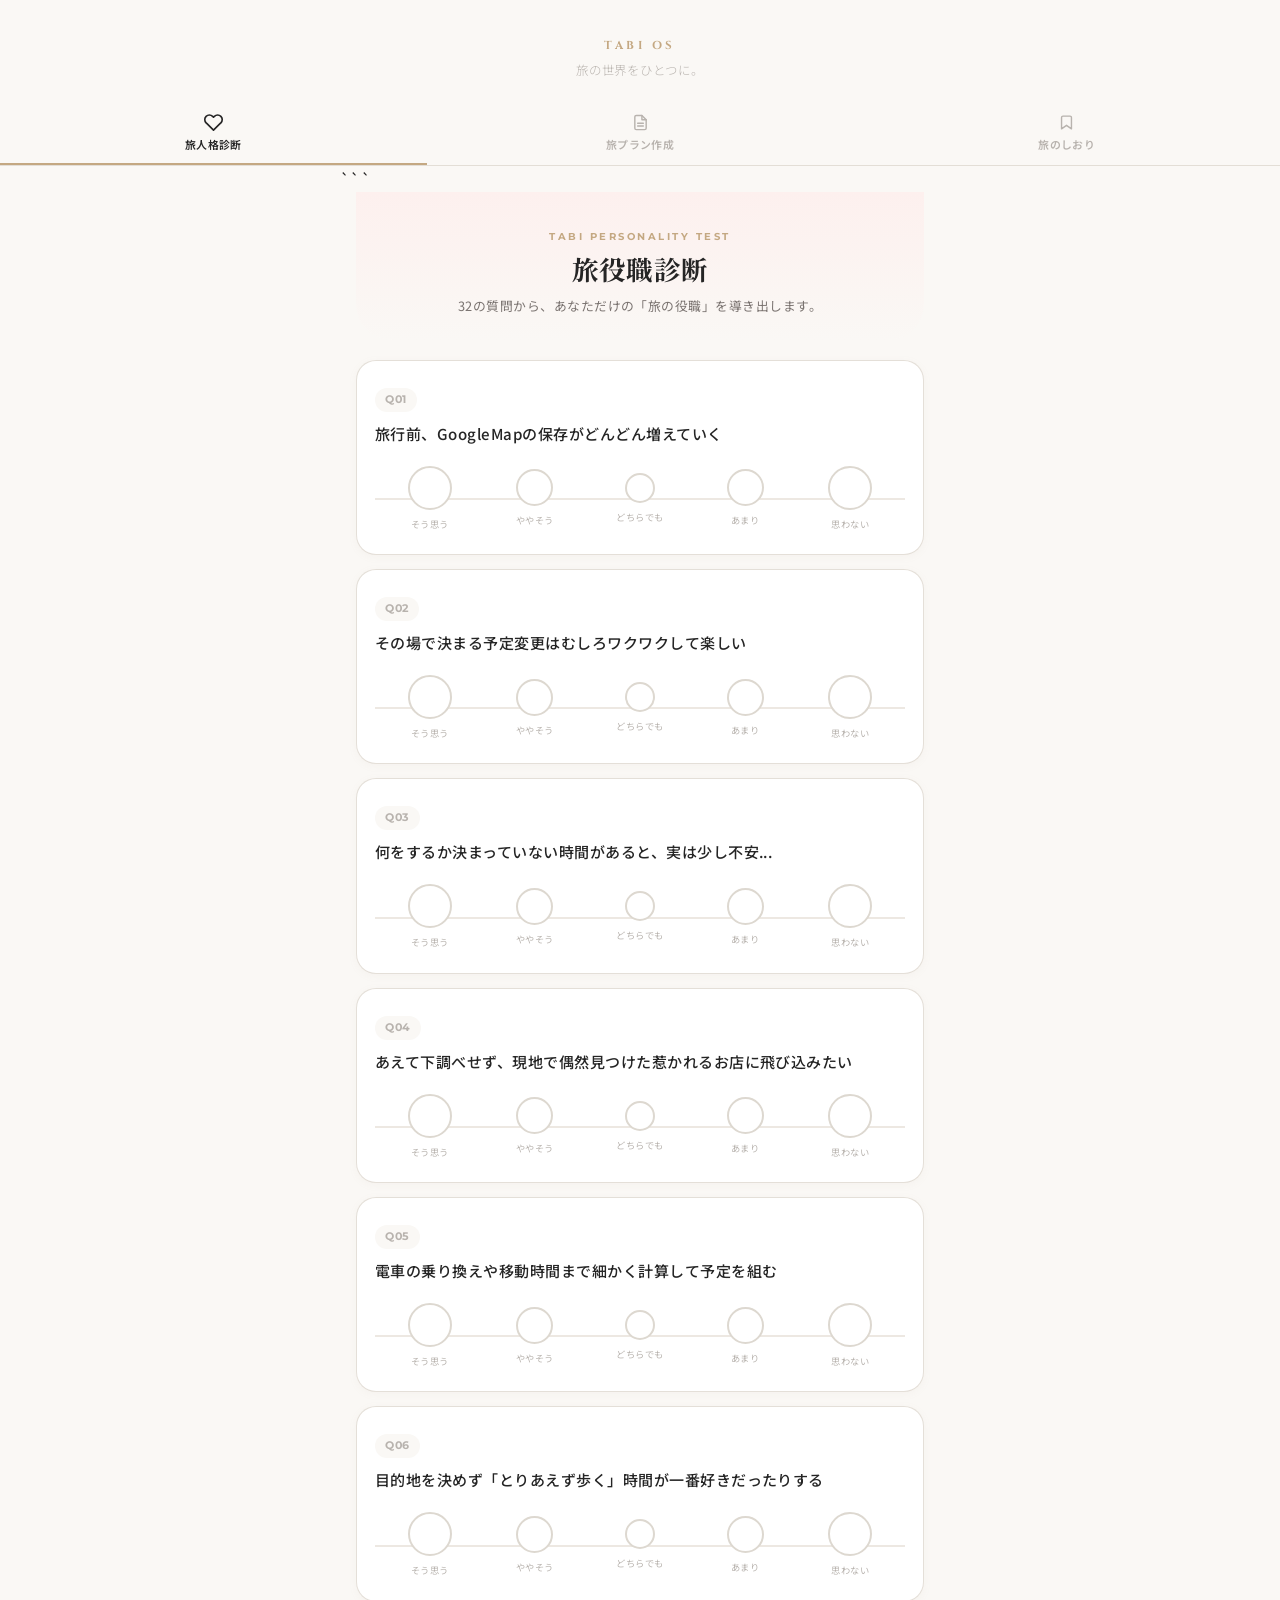
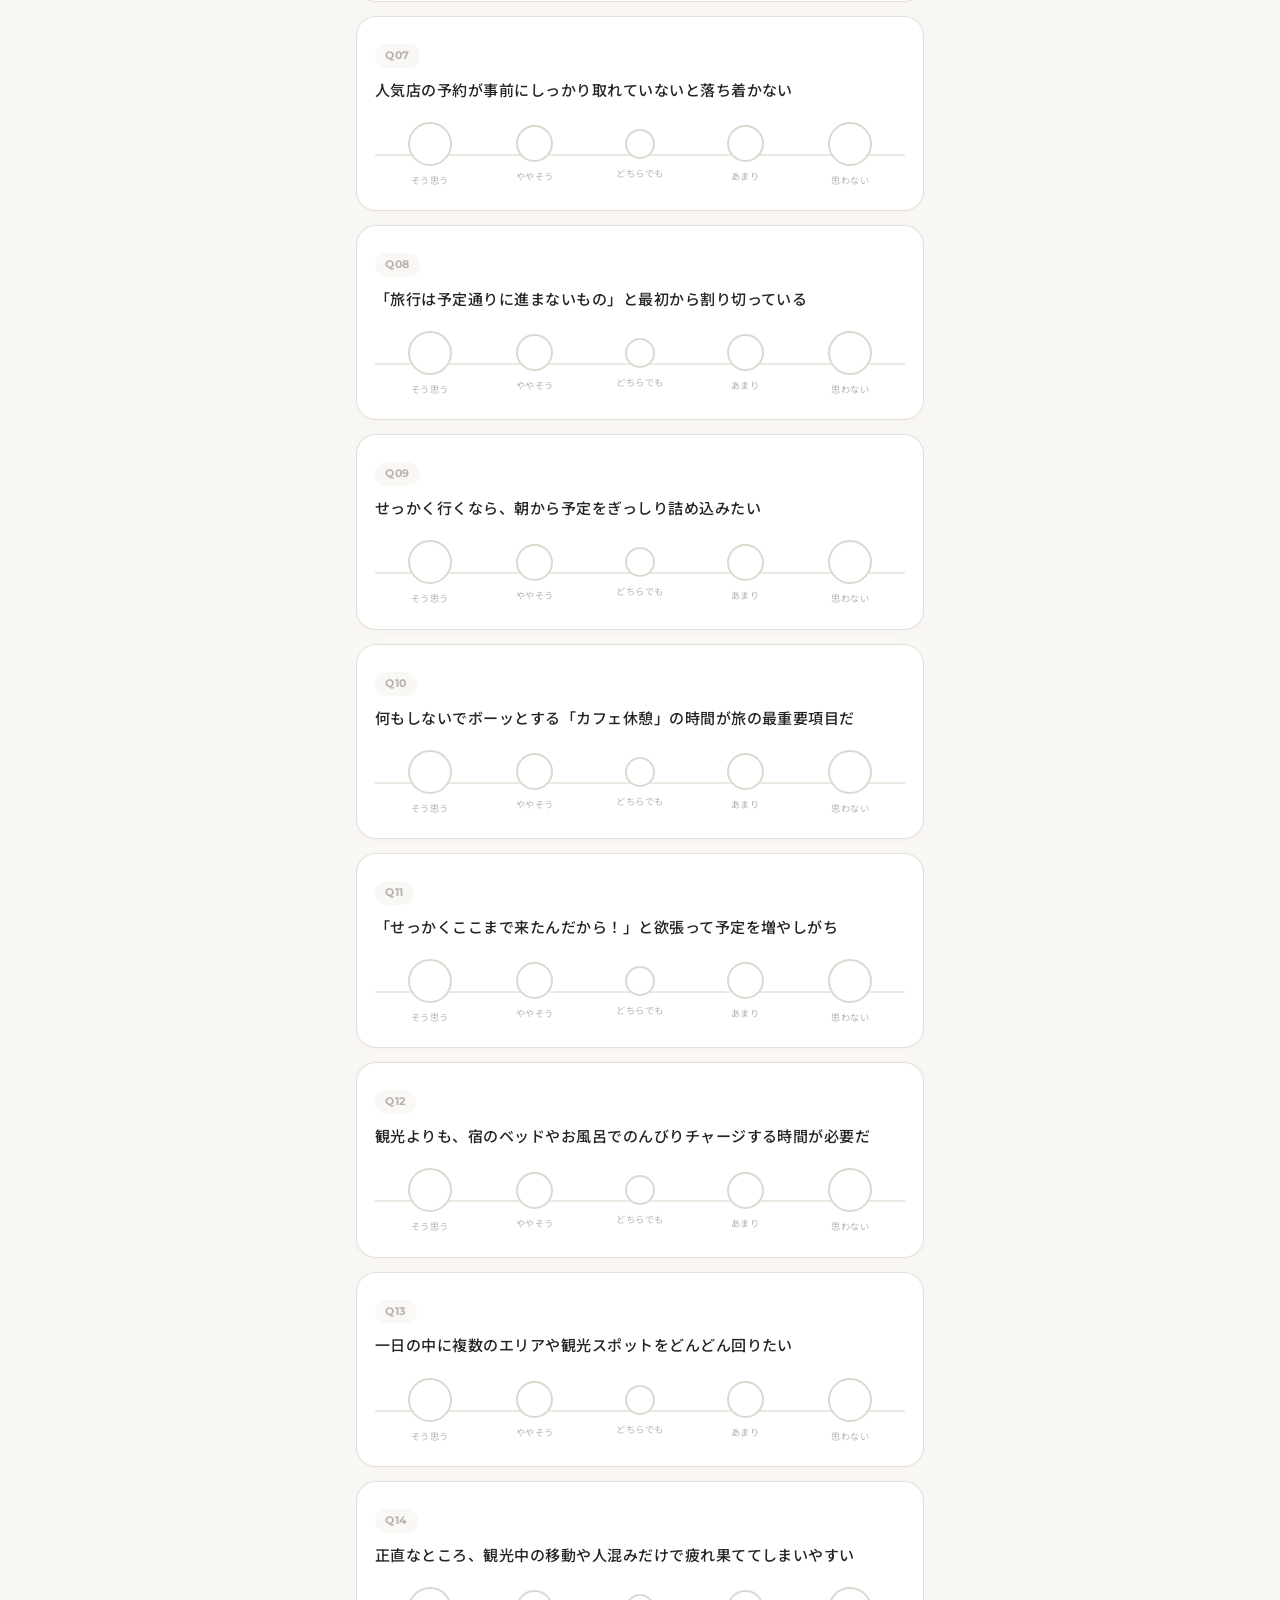
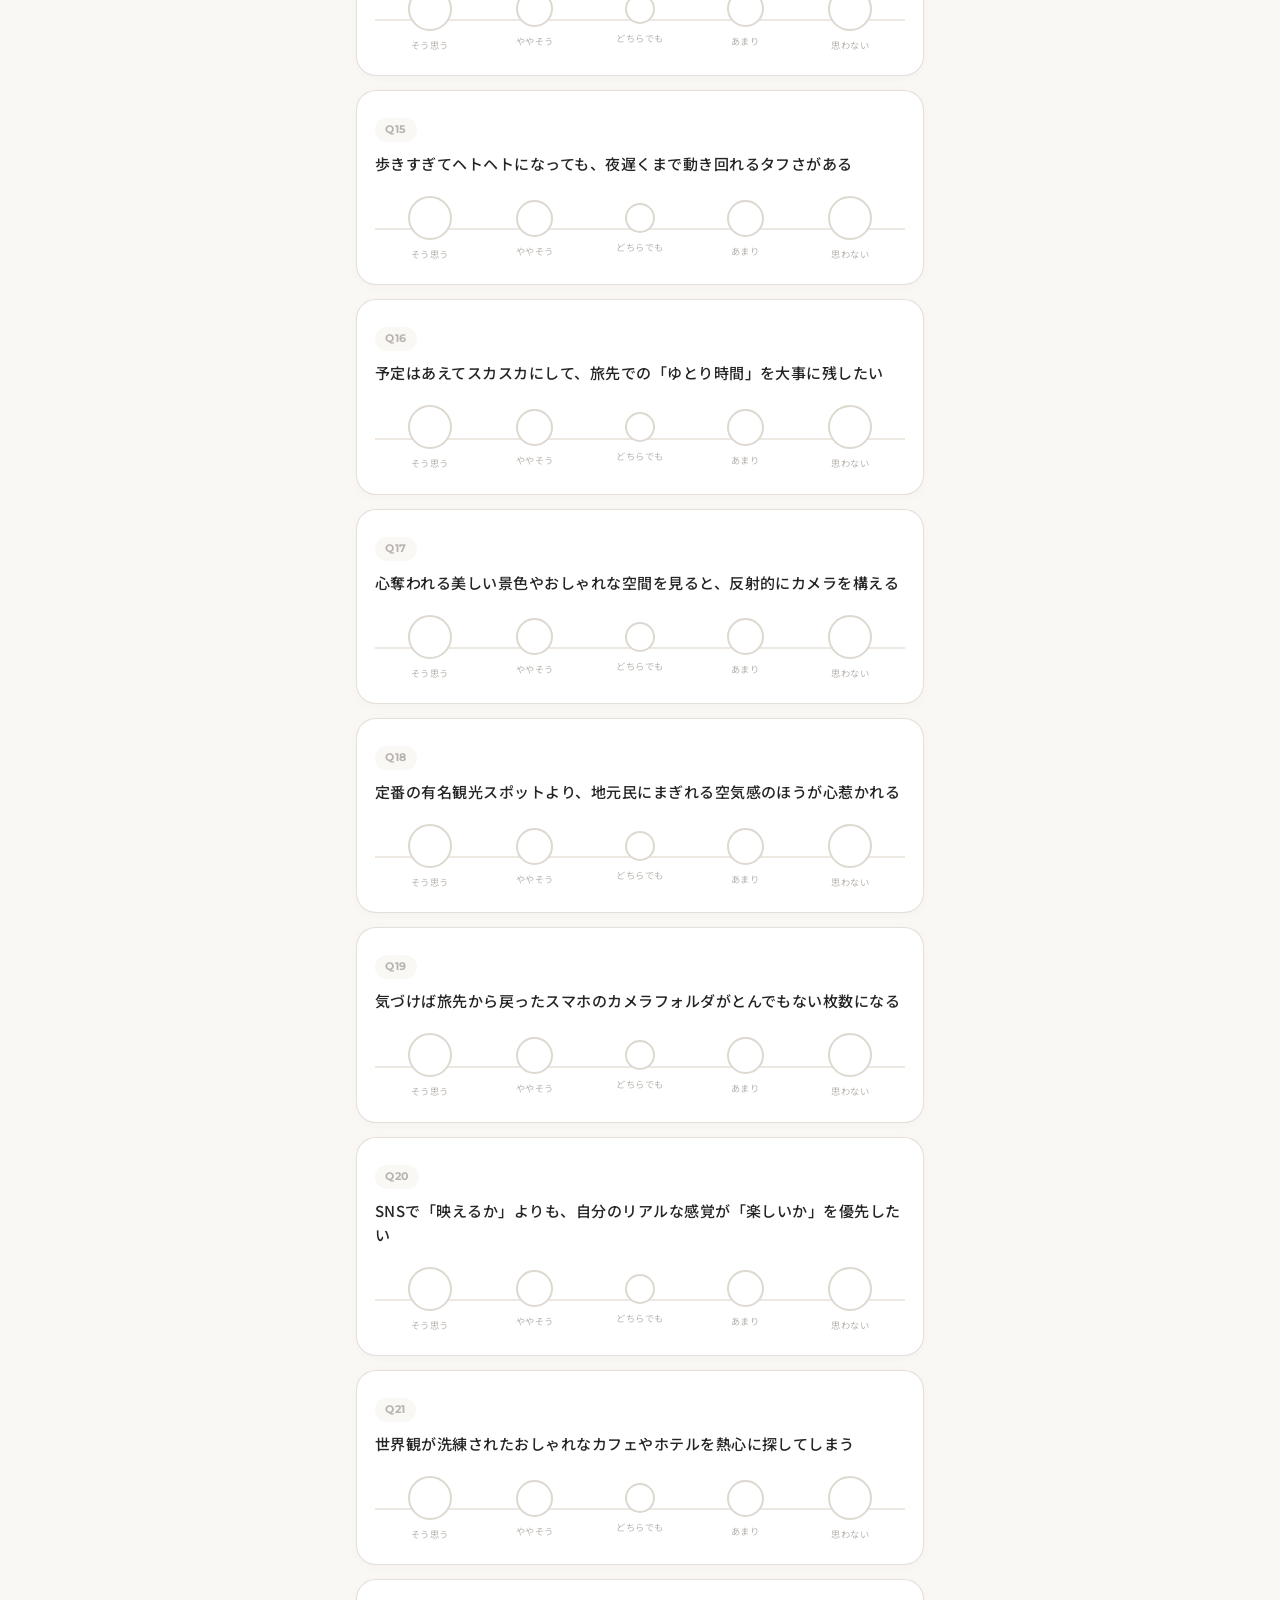
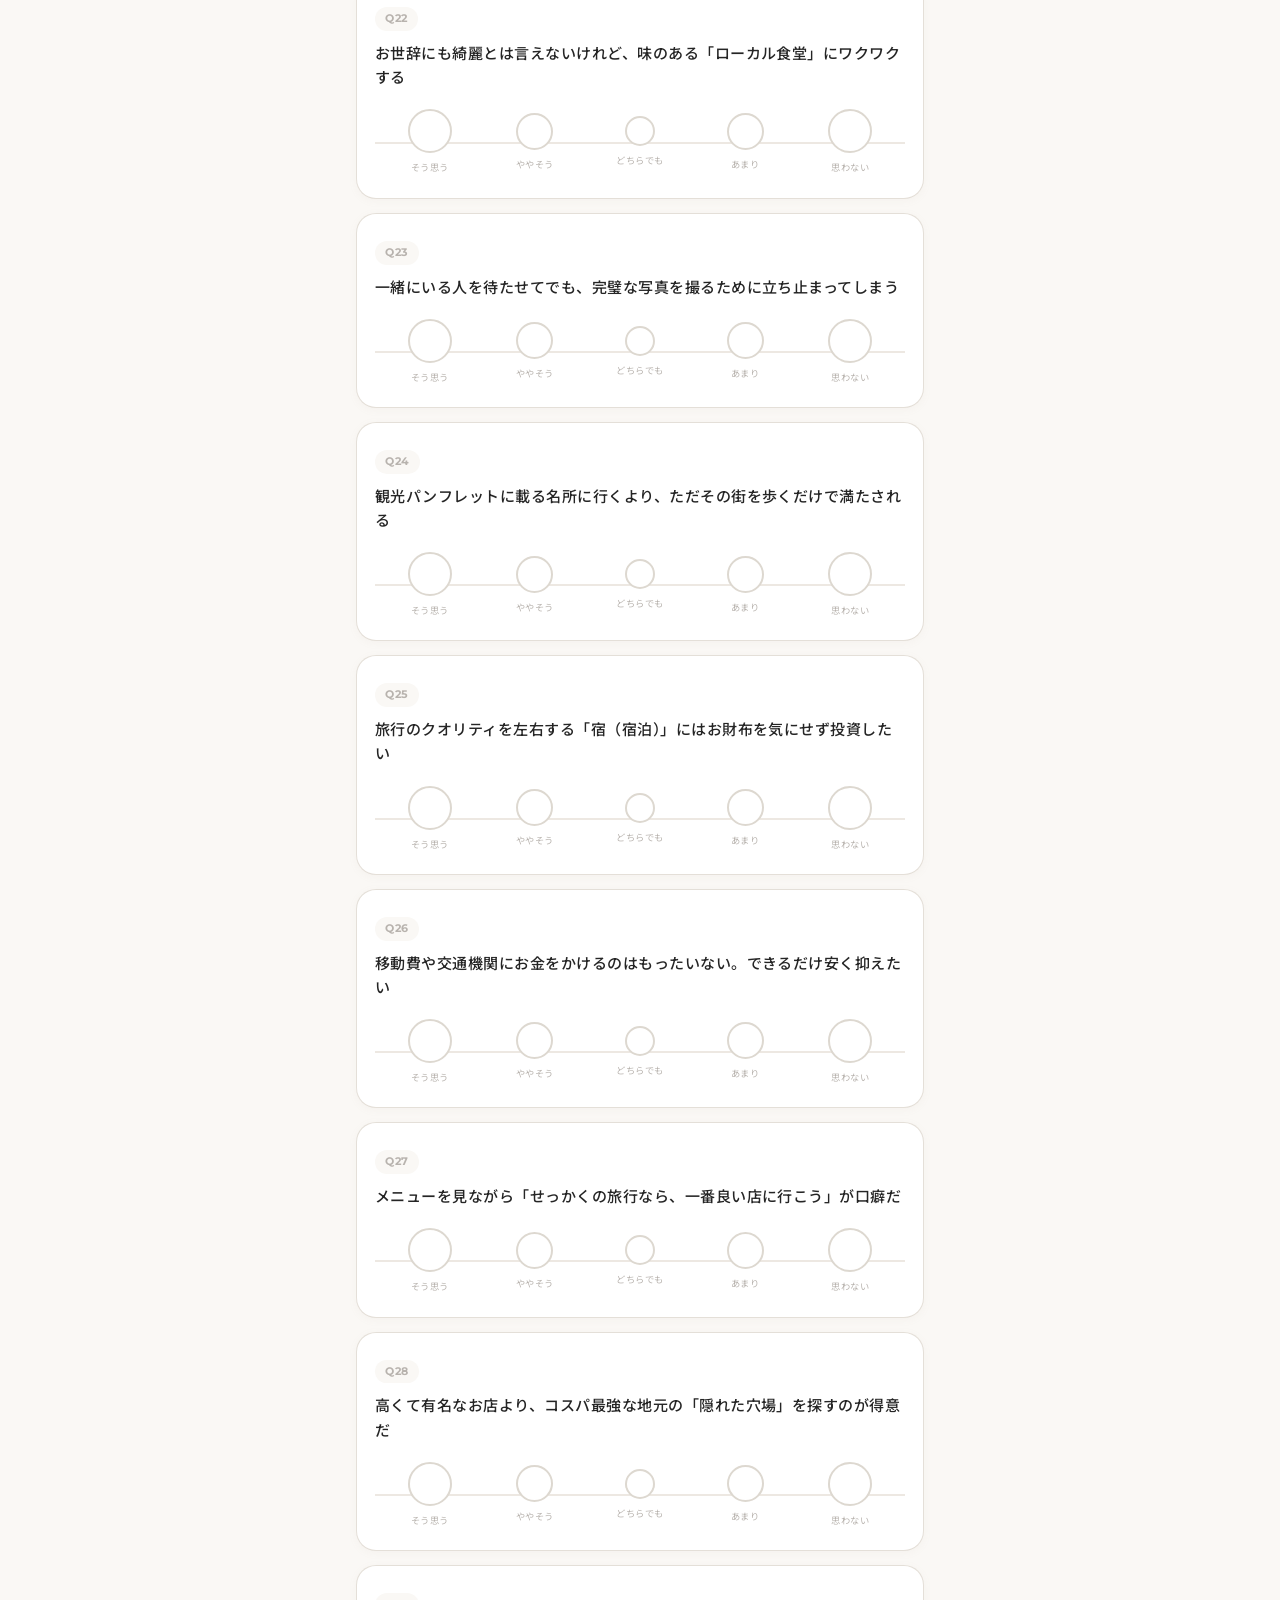
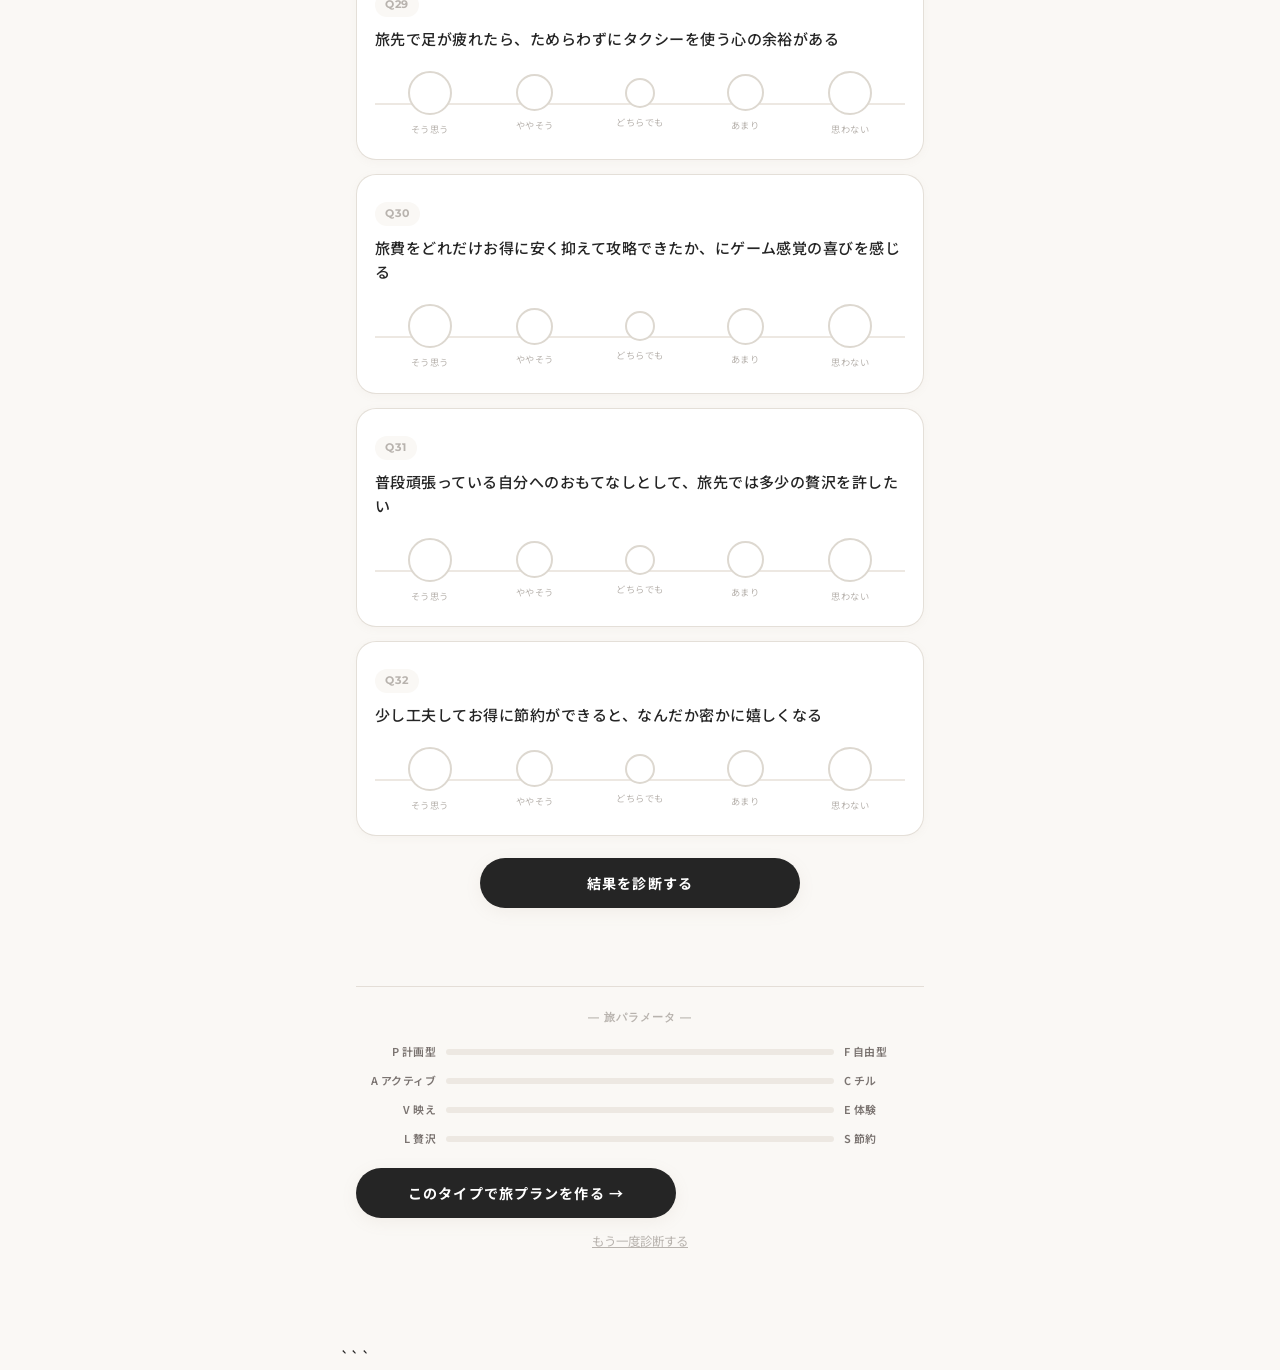
==== commit 1987d782: "Update index.html" ====
--- a/index.html
+++ b/index.html
@@ -1,9 +1,3 @@
-<!-- ━━ App Header ━━━━━━━━━━━━━━━━━━━━ -->
-<header class="app-header">
-<span class="header-eyecatch">TABI OS</span>
-<p class="header-tagline">旅の世界をひとつに。</p>
-</header>
-
 <!DOCTYPE html>
 <html lang="ja">
 <head>
@@ -16,6 +10,11 @@
 <link rel="stylesheet" href="style.css">
 </head>
 <body>
+<!-- ━━ App Header ━━━━━━━━━━━━━━━━━━━━ -->
+<header class="app-header">
+<span class="header-eyecatch">TABI OS</span>
+<p class="header-tagline">旅の世界をひとつに。</p>
+</header>
 
 <!-- ━━ Tab Navigation (sticky) ━━━━━━━ -->
 <nav class="tab-nav" id="tabNav">
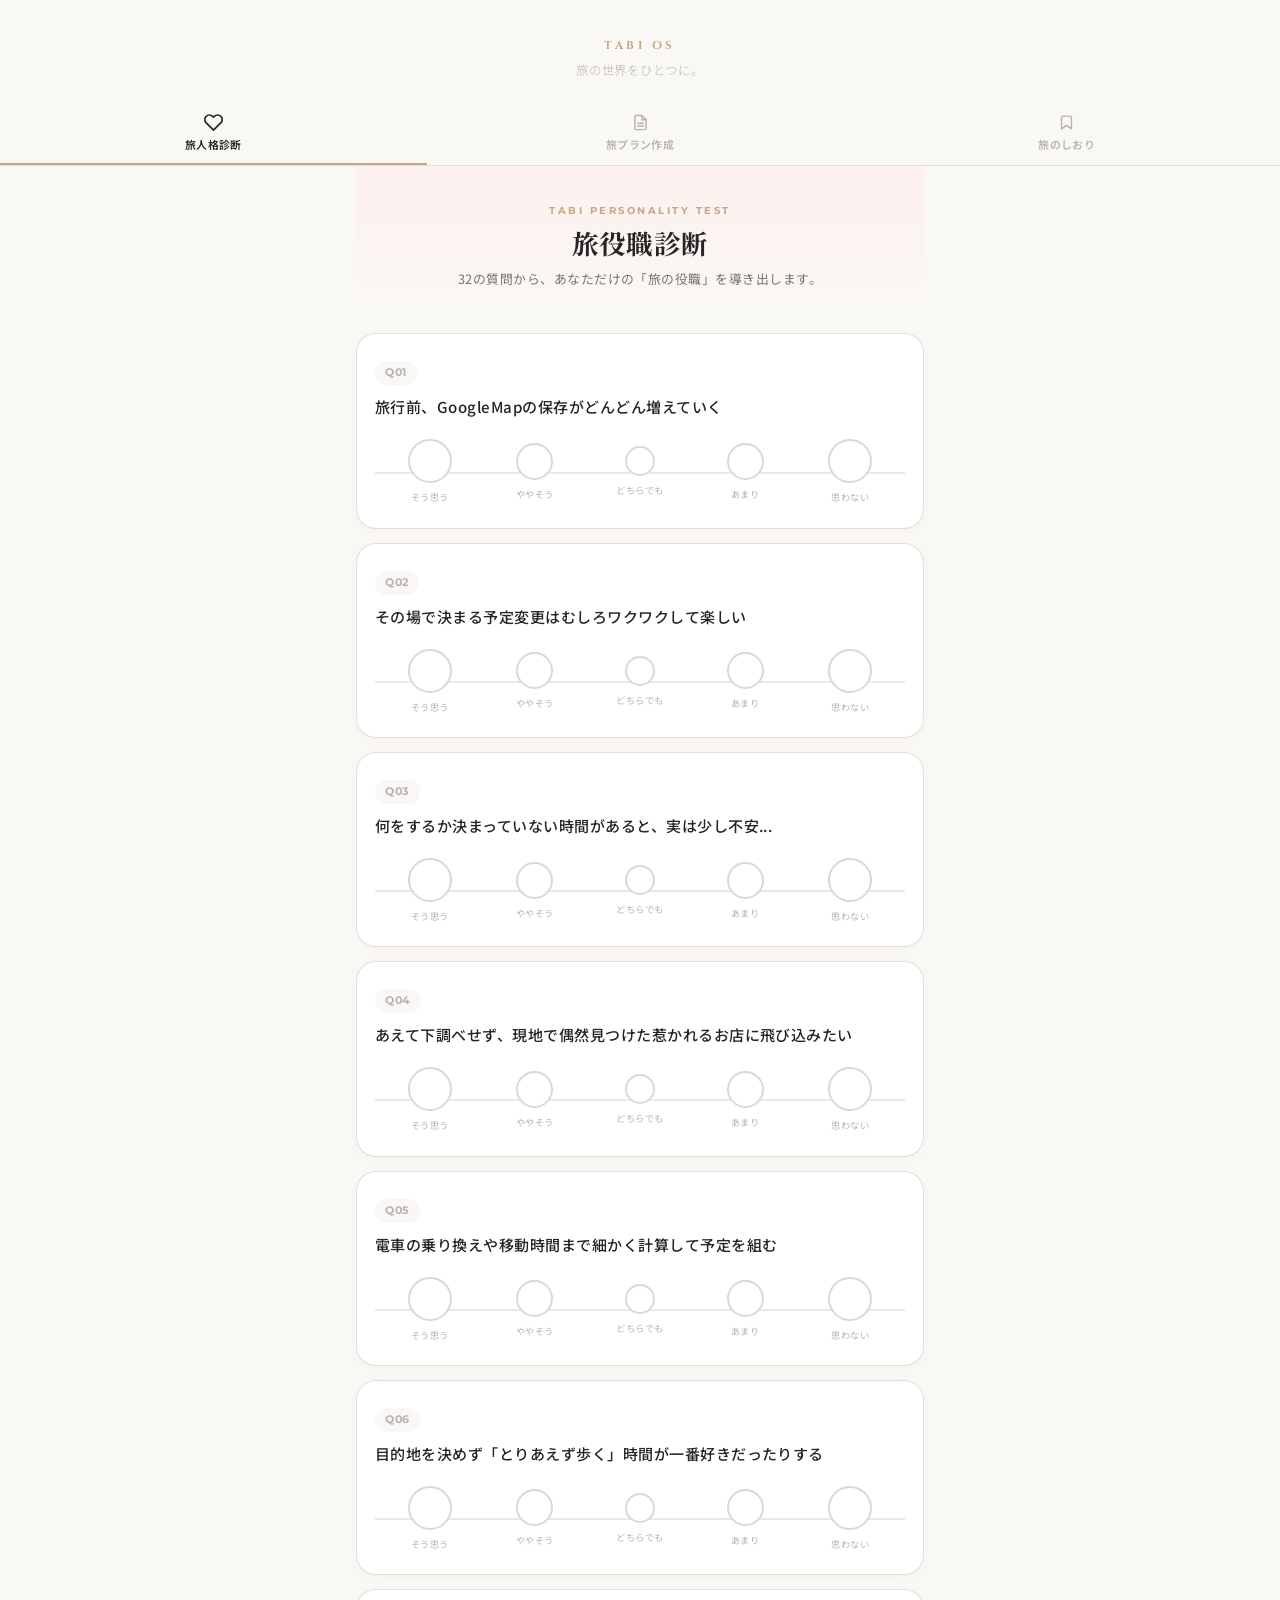
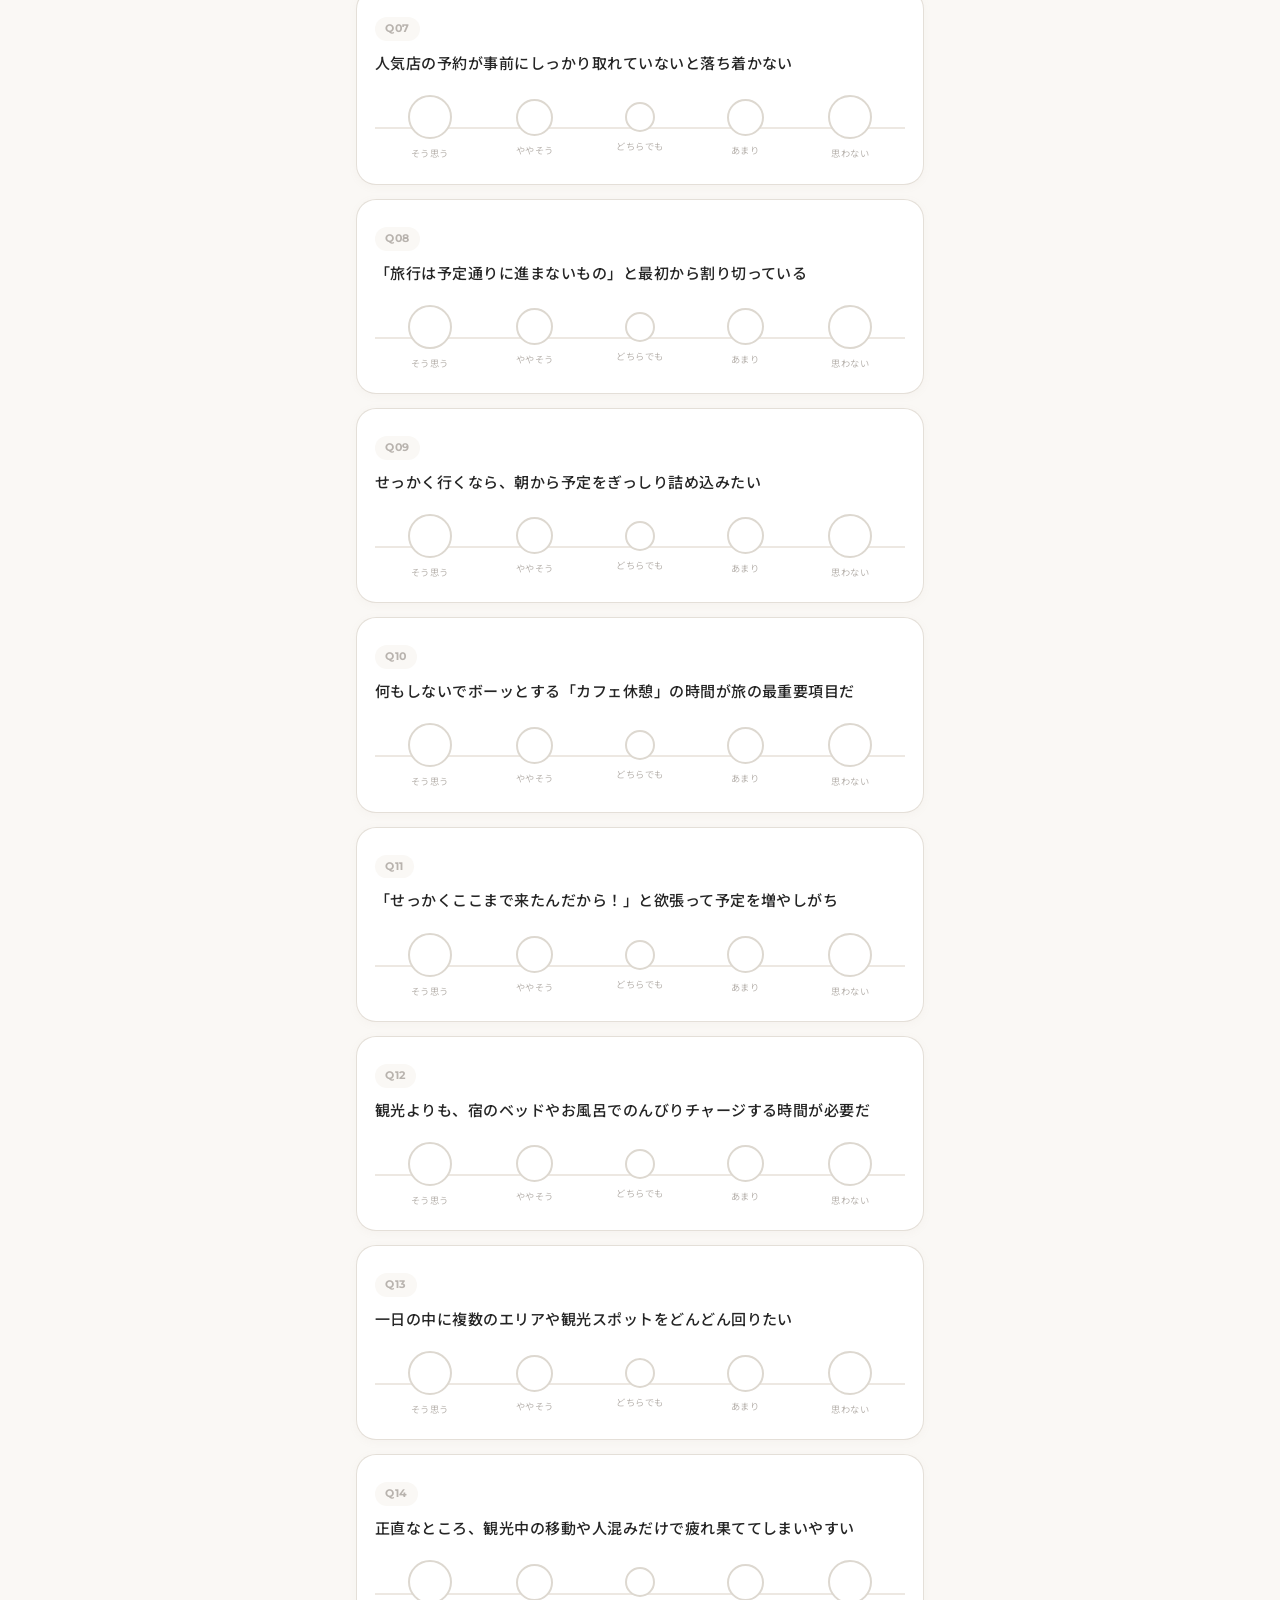
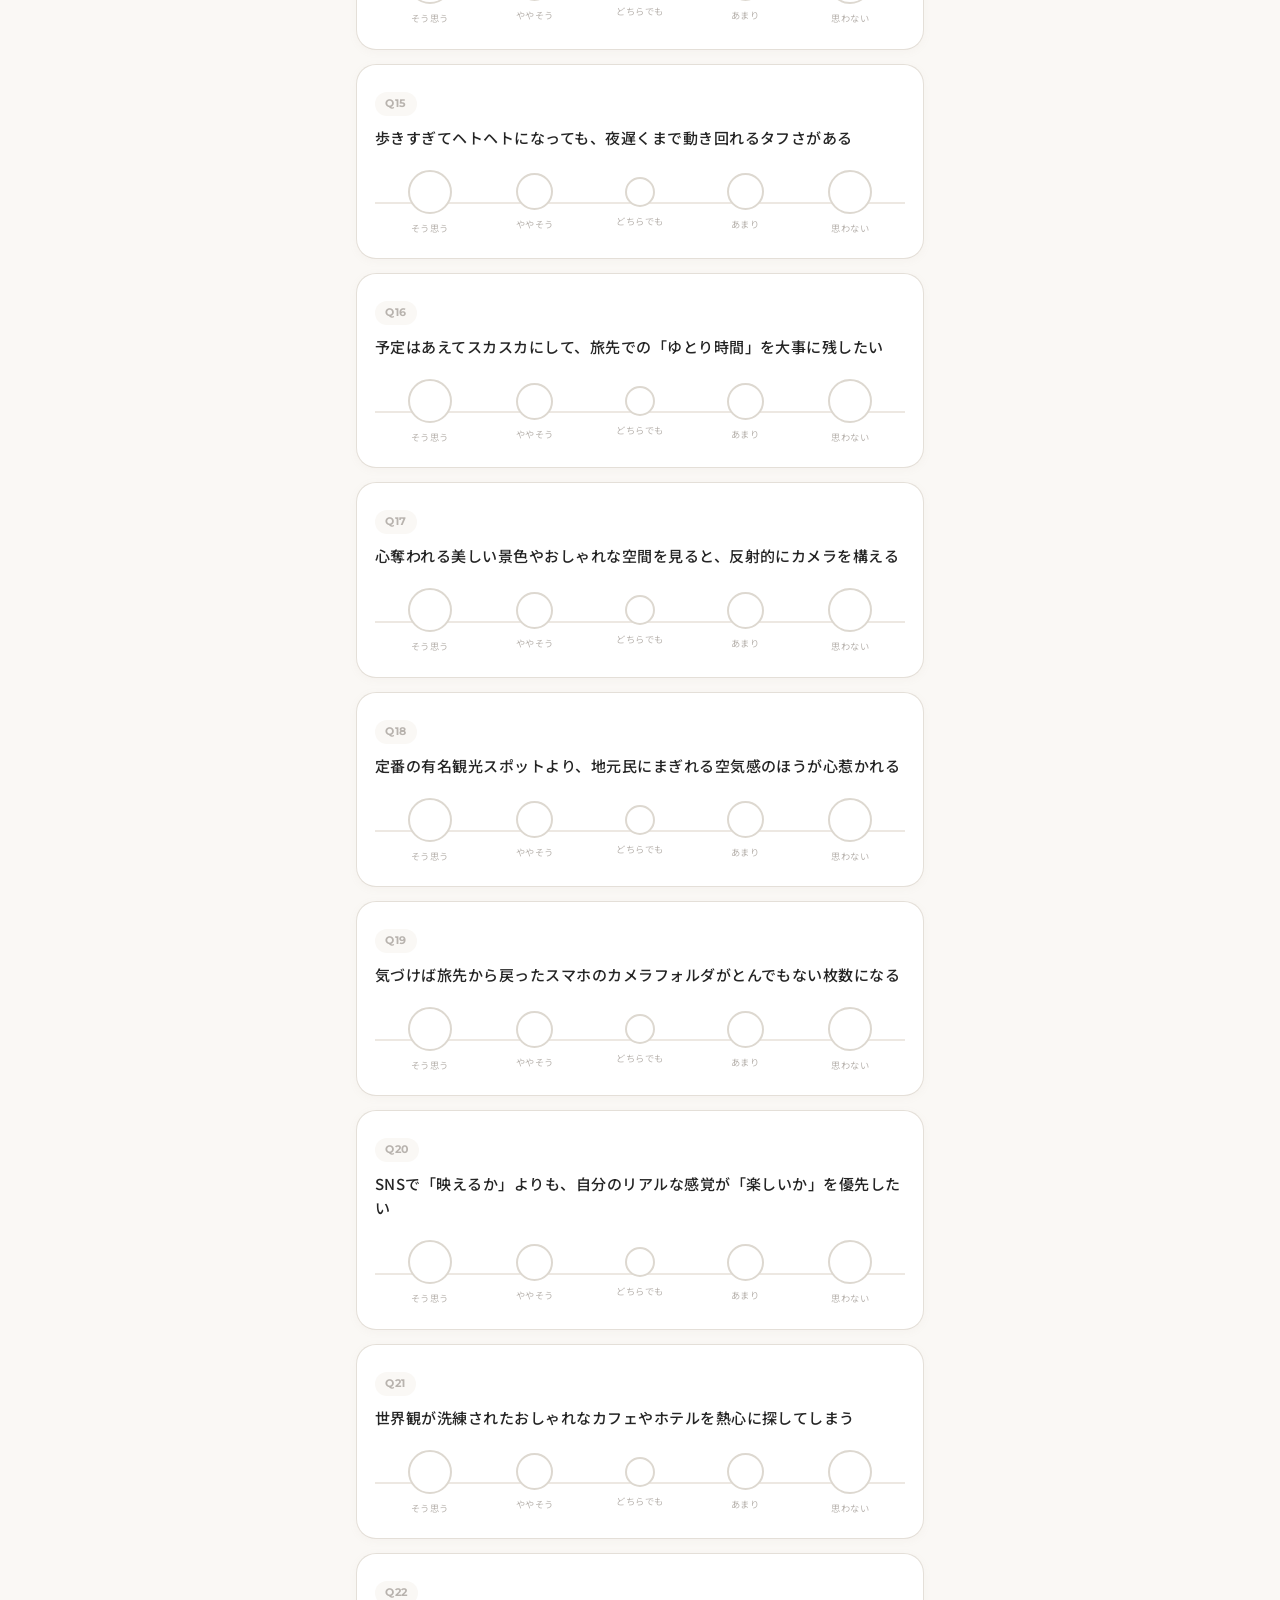
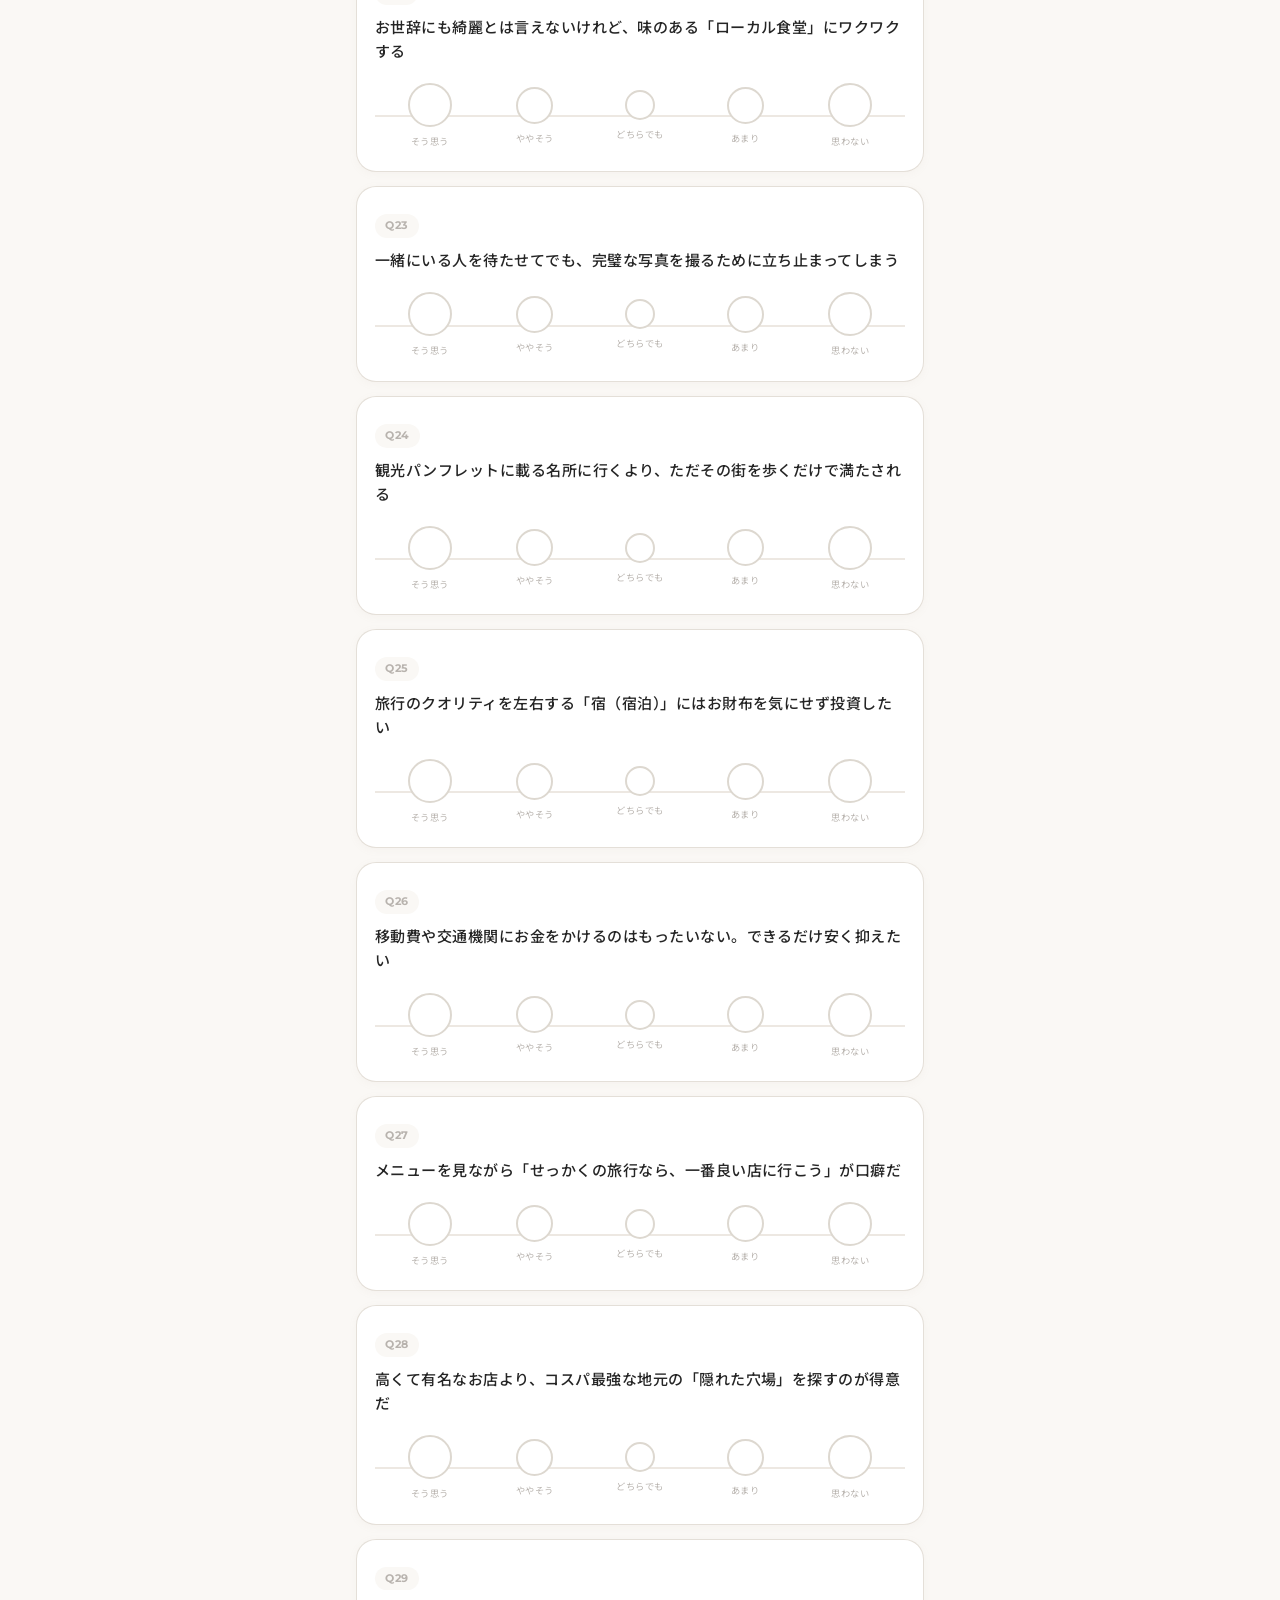
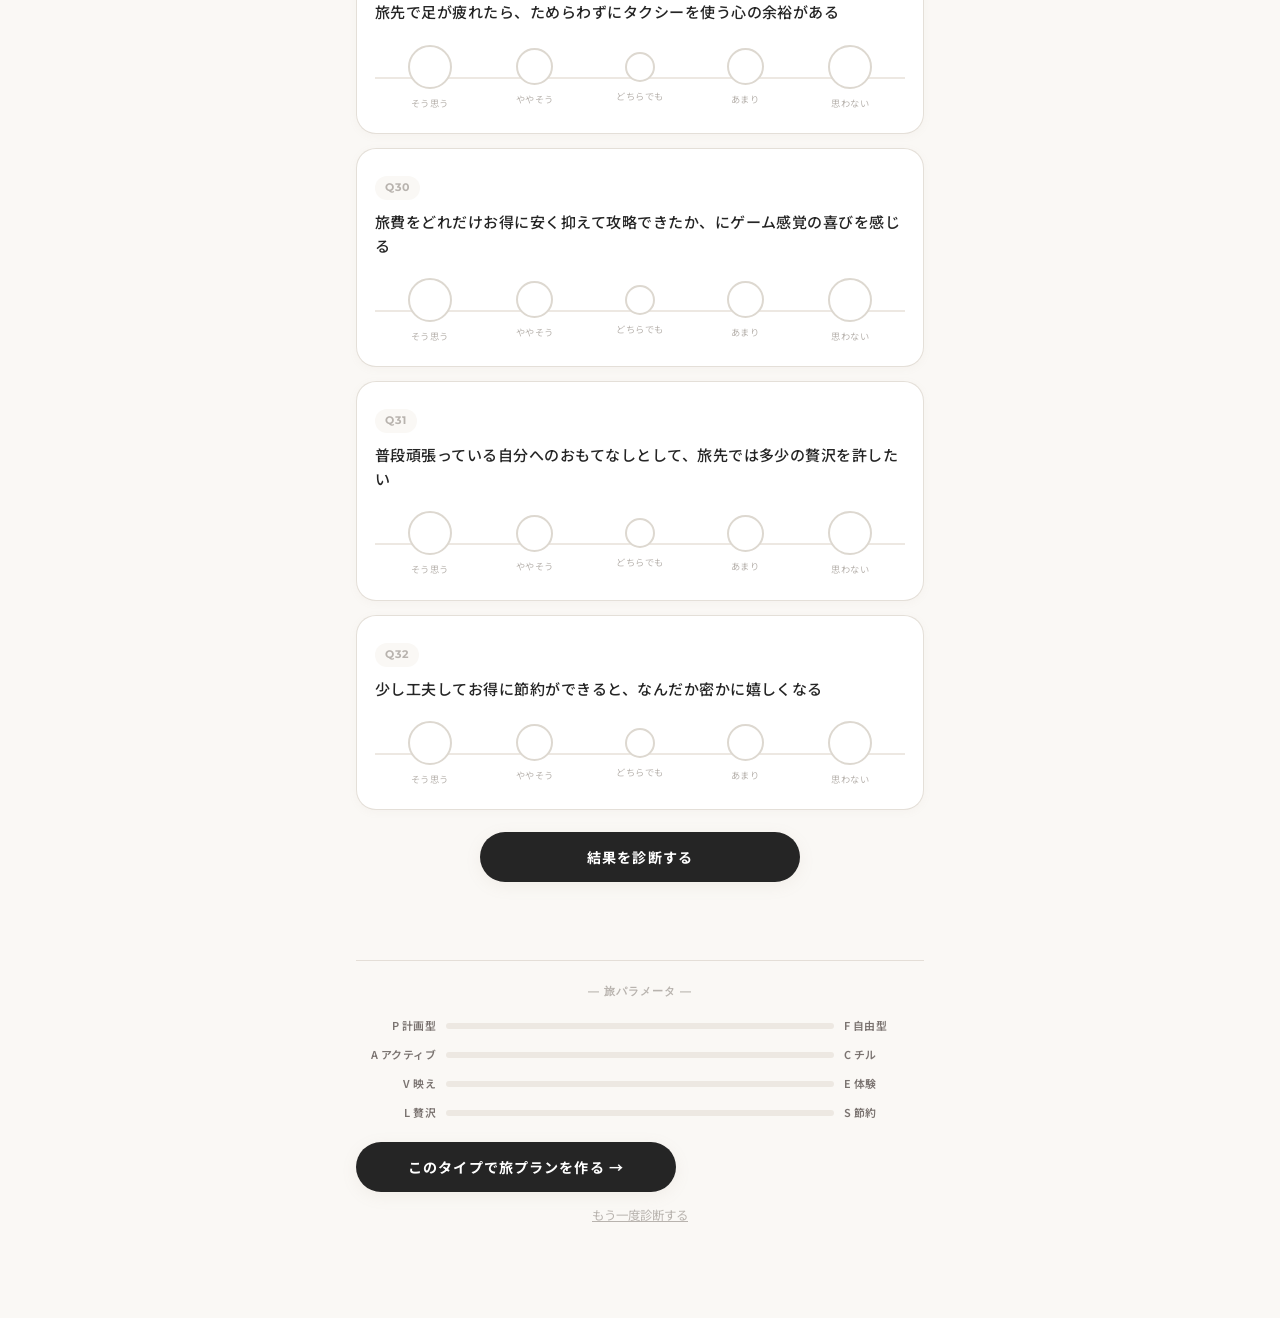
==== commit 93a0234f: "Update index.html" ====
--- a/index.html
+++ b/index.html
@@ -35,7 +35,6 @@
 <!-- ━━ Main Panels ━━━━━━━━━━━━━━━━━━━ -->
 <main class="app-main">
 
-```
 <!-- ══════════════════════════════════
      PANEL 1: 旅人格診断
      ══════════════════════════════════ -->
@@ -410,7 +409,6 @@
 
   </div>
 </section>
-```
 
 </main>
 
